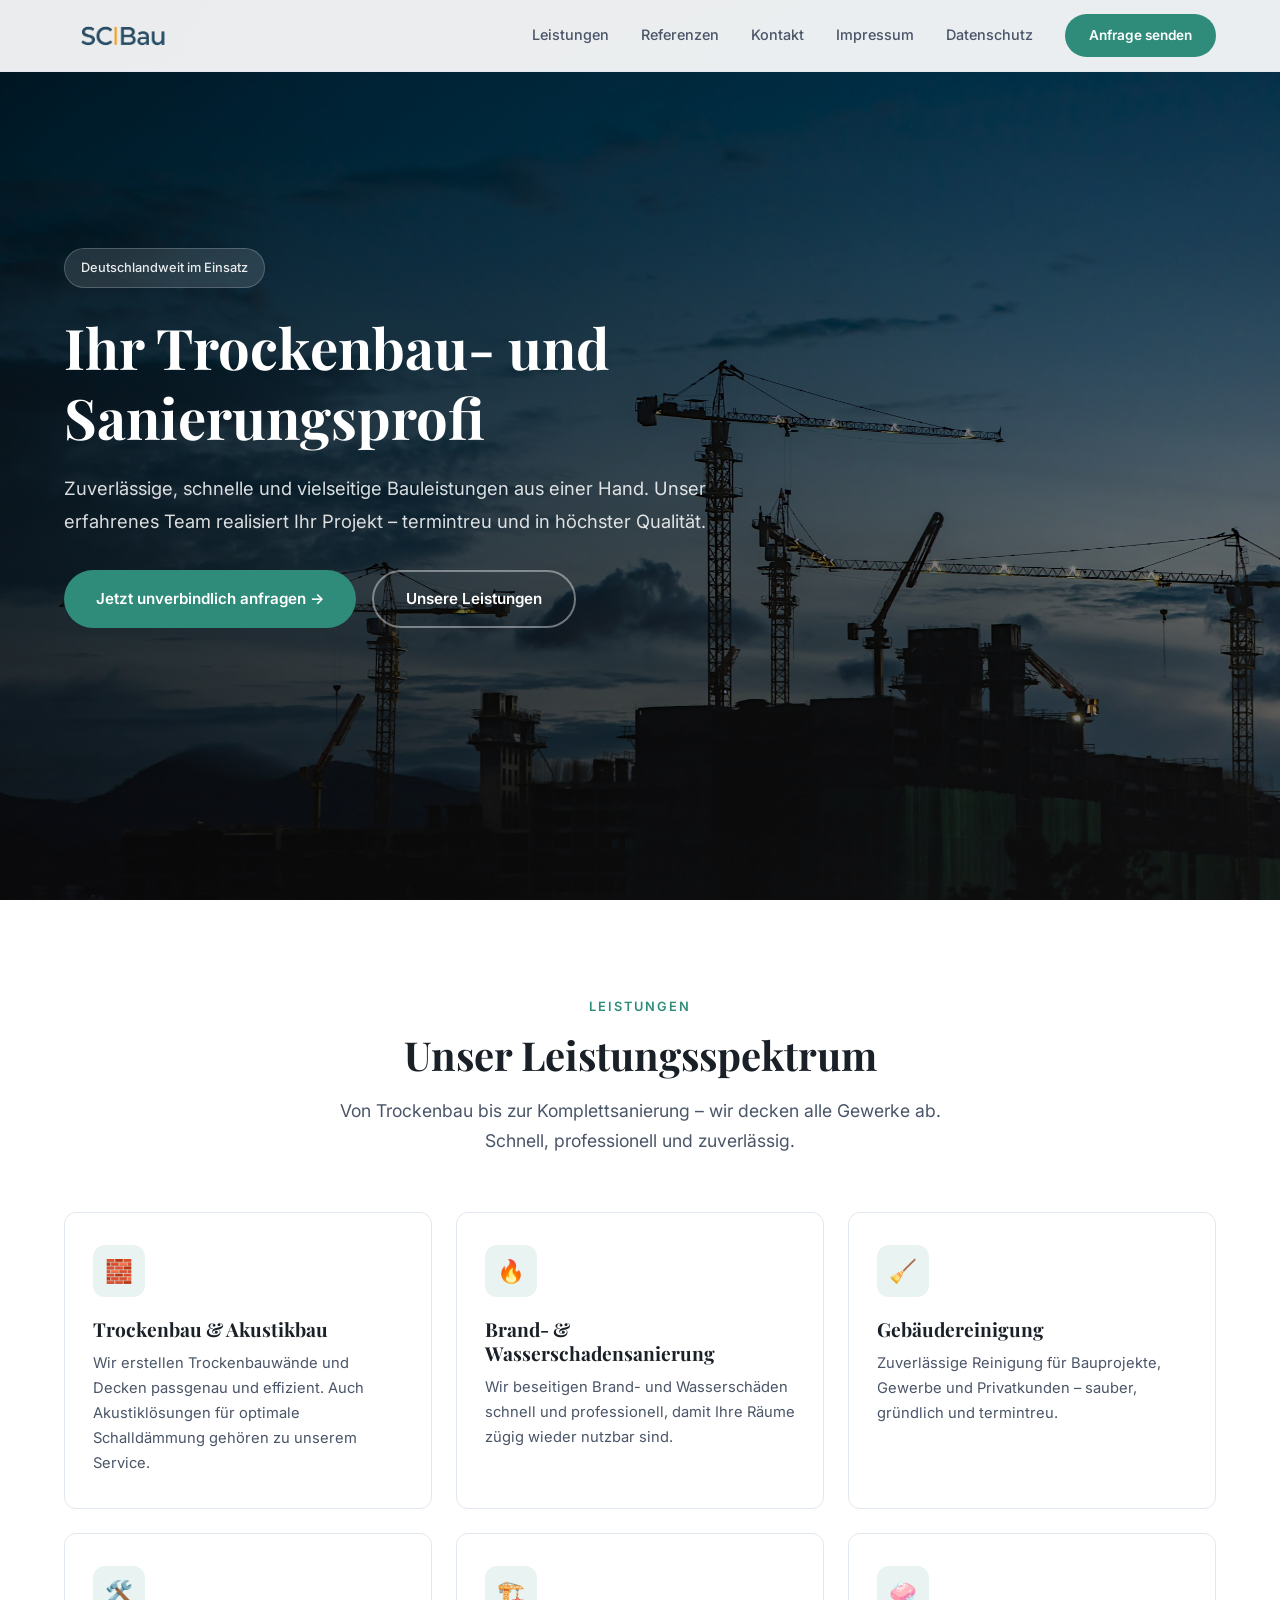
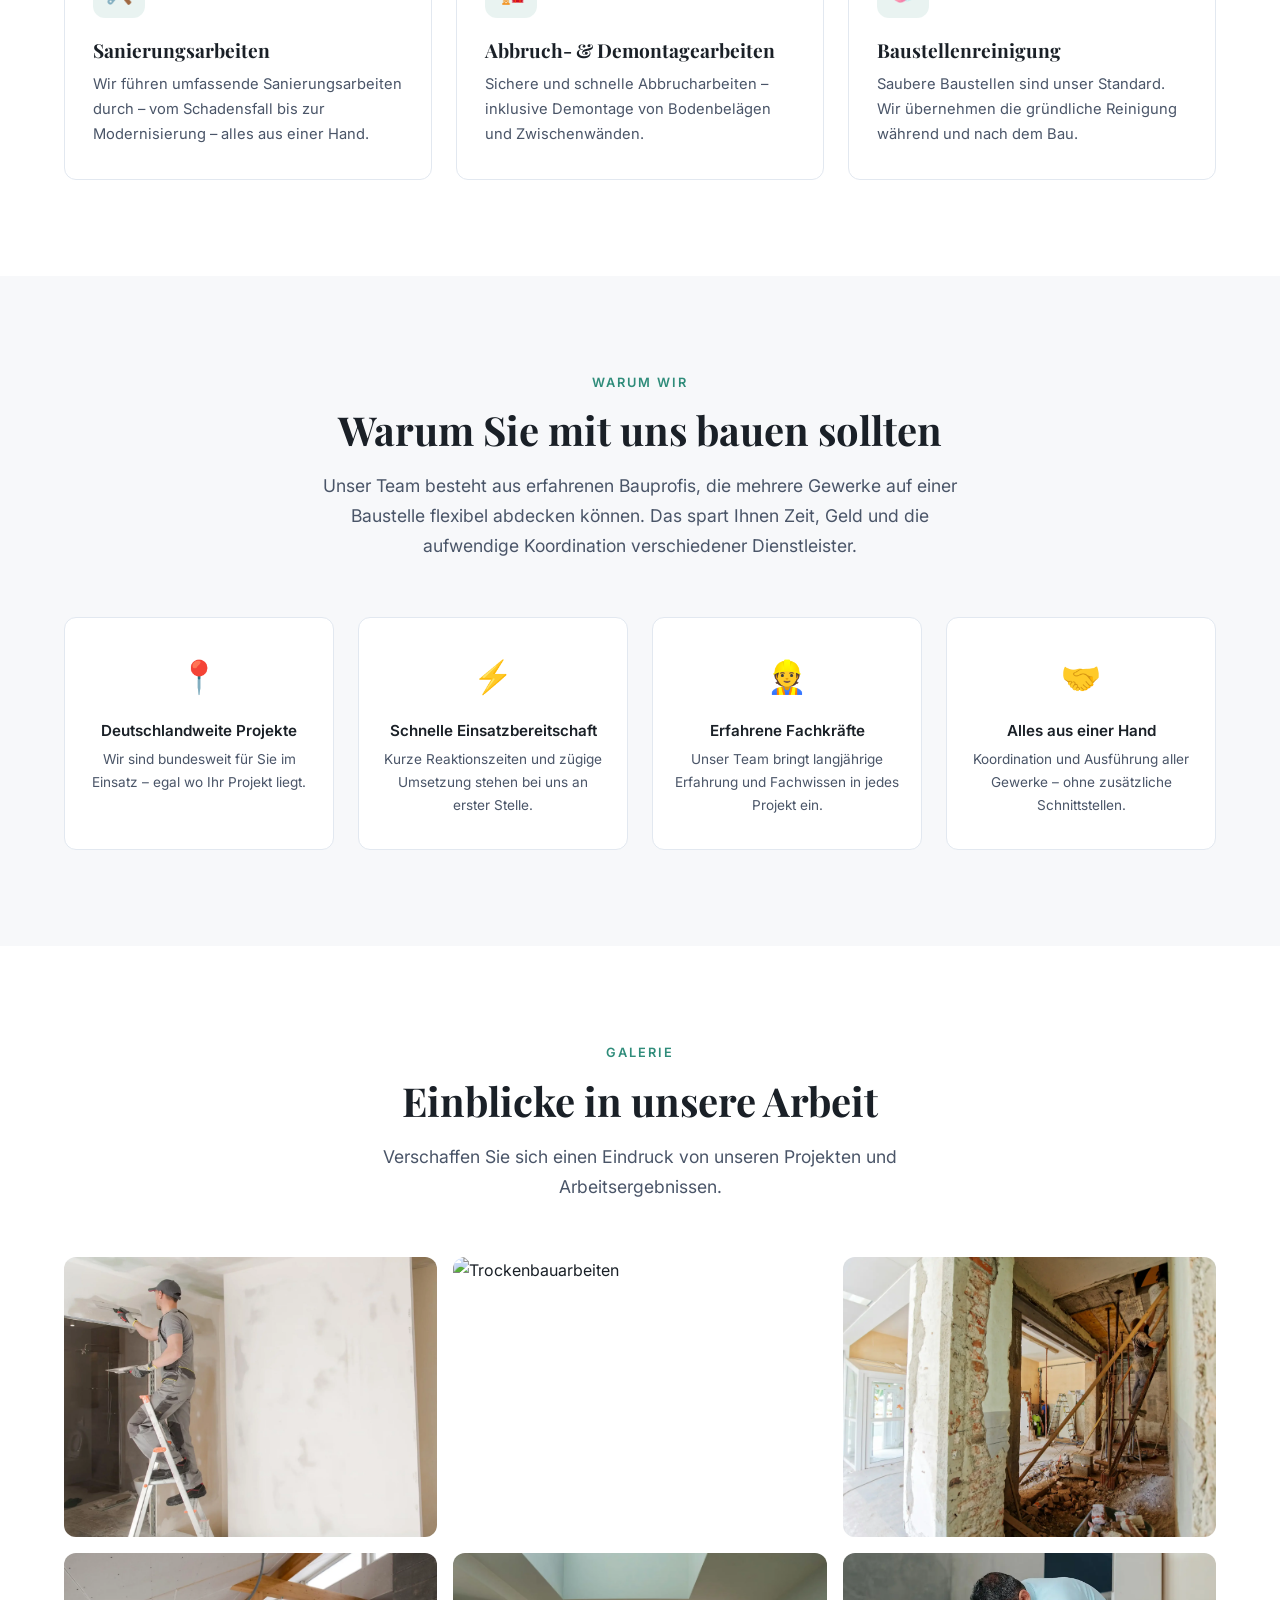
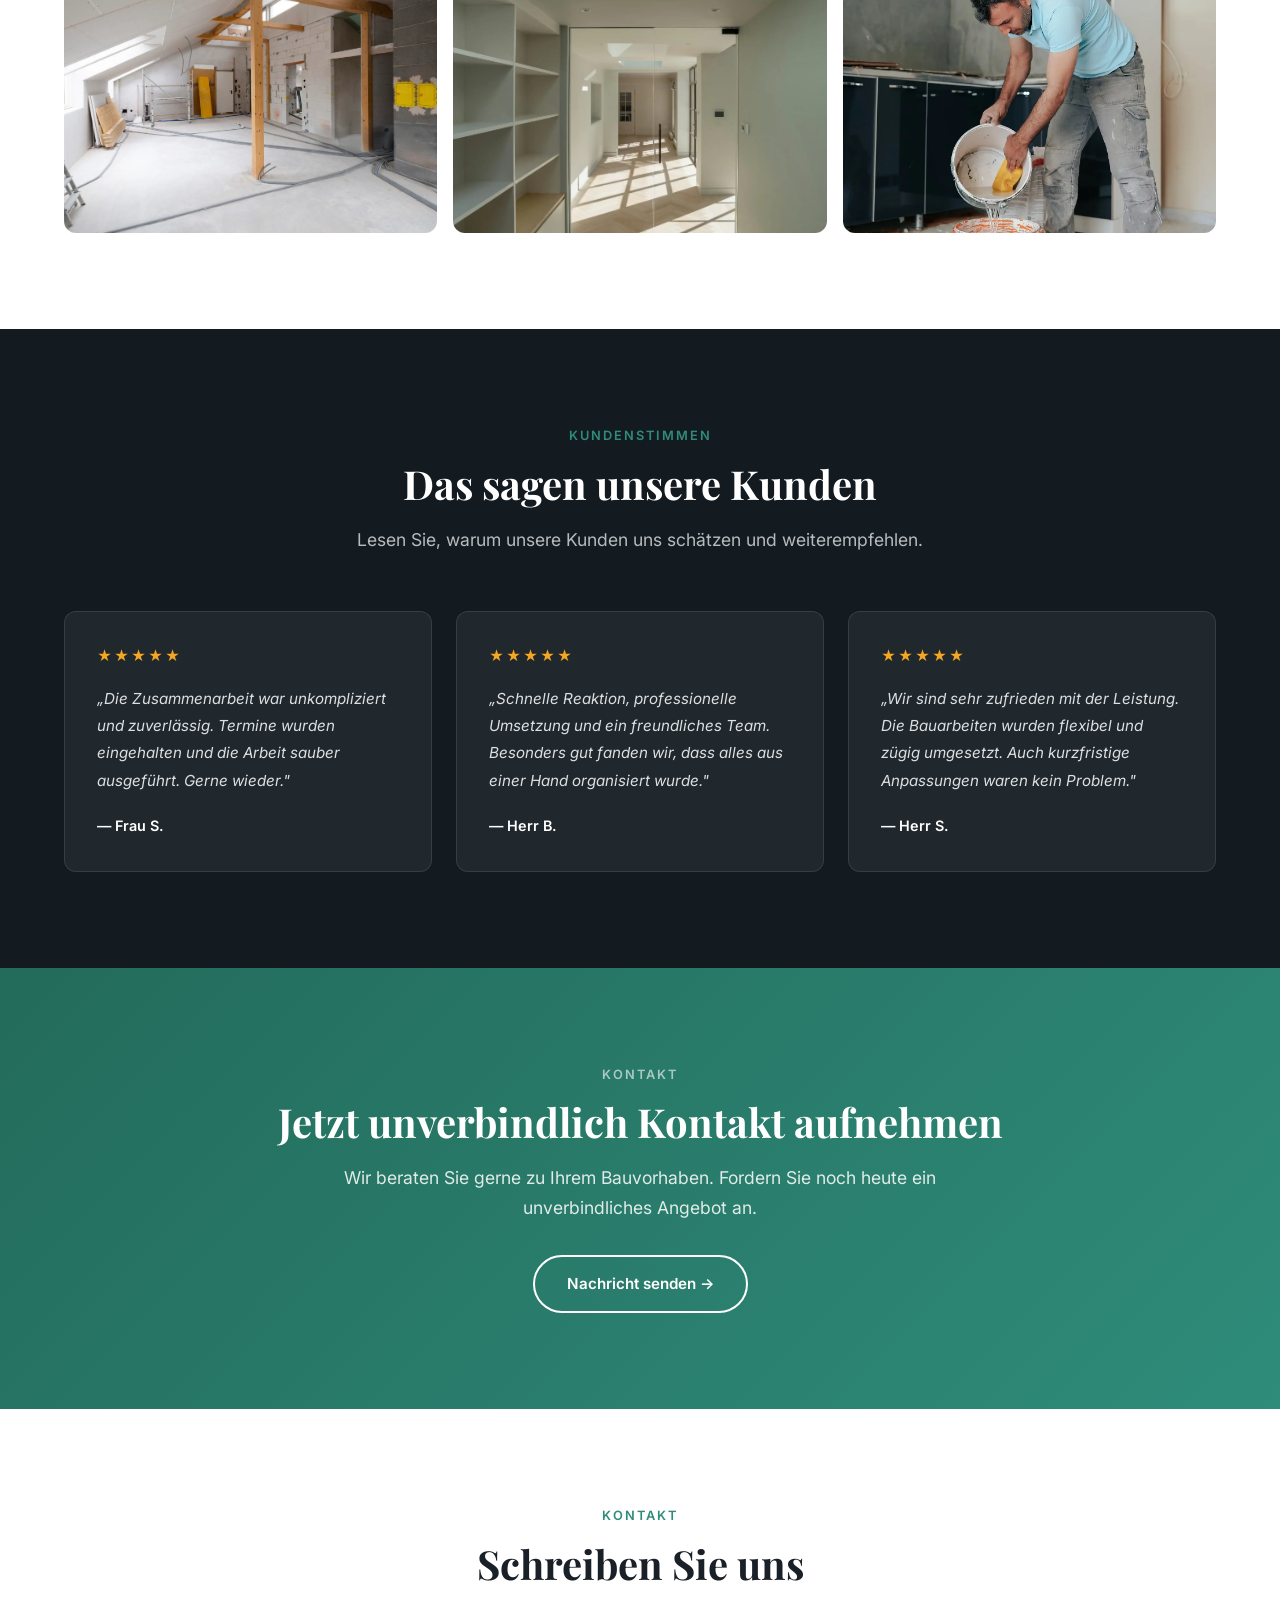
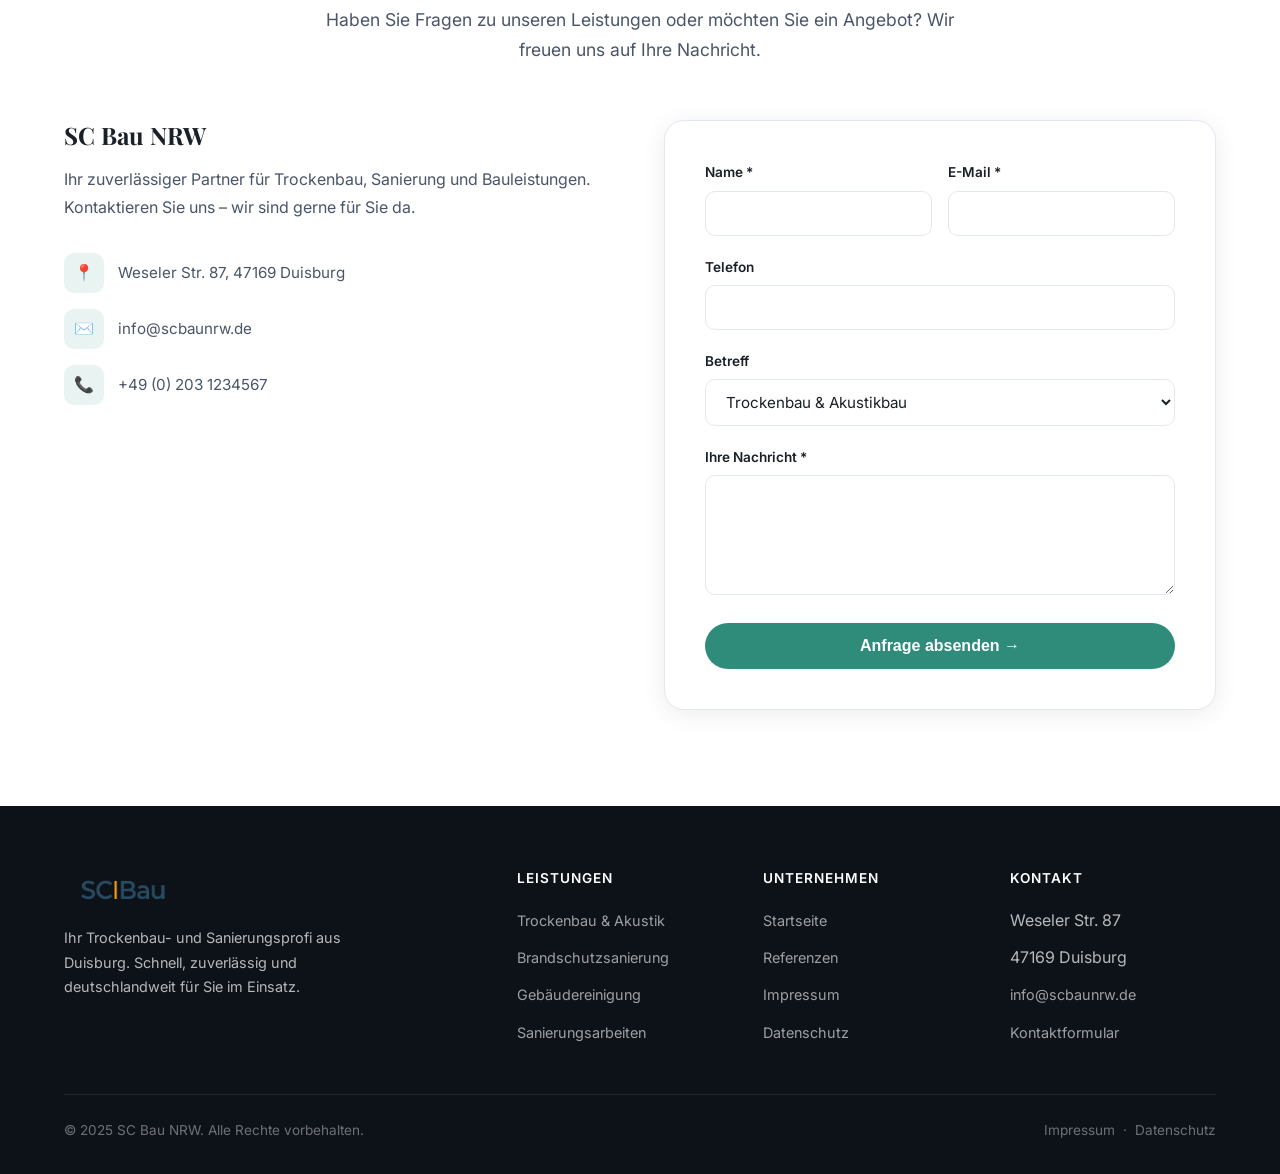
==== index.html @ f33e9bec "Initial commit: Modern static rebuild of SC Bau NRW" ====
<!DOCTYPE html>
<html lang="de">
<head>
  <meta charset="UTF-8">
  <meta name="viewport" content="width=device-width, initial-scale=1">
  <title>SC Bau NRW – Bauunternehmen in Duisburg | Trockenbau, Sanierung & mehr</title>
  <meta name="description" content="SC Bau NRW: Ihr Trockenbau- und Sanierungsprofi aus Duisburg. Deutschlandweit im Einsatz für Trockenbau, Brandsanierung, Gebäudereinigung, Abbruch und mehr.">
  <link rel="icon" type="image/png" sizes="32x32" href="assets/images/cropped-removebg-LogoSlim.png">
  <link rel="preconnect" href="https://fonts.googleapis.com">
  <link rel="preconnect" href="https://fonts.gstatic.com" crossorigin>
  <link href="https://fonts.googleapis.com/css2?family=Inter:wght@400;500;600;700&family=Playfair+Display:wght@600;700;800&display=swap" rel="stylesheet">
  <link rel="stylesheet" href="assets/style.css">
</head>
<body>
  <header class="header" id="header">
    <div class="container">
      <a href="/" class="logo">
        <img src="assets/images/removebg-LogoSlim.png" alt="SC Bau NRW Logo" width="160" height="52">
      </a>
      <nav class="nav" id="nav">
        <a href="#leistungen">Leistungen</a>
        <a href="#referenzen">Referenzen</a>
        <a href="#kontakt">Kontakt</a>
        <a href="impressum/">Impressum</a>
        <a href="datenschutz/">Datenschutz</a>
        <a href="#kontakt" class="btn">Anfrage senden</a>
      </nav>
      <button class="menu-toggle" id="menuToggle" aria-label="Menü öffnen/schließen">☰</button>
    </div>
  </header>

  <section class="hero" id="start">
    <div class="hero-bg">
      <img src="assets/images/Cranes-scaled.jpg" alt="Baukräne" loading="lazy">
    </div>
    <div class="container">
      <div class="hero-content">
        <div class="hero-badge">Deutschlandweit im Einsatz</div>
        <h1>Ihr Trockenbau- und Sanierungsprofi</h1>
        <p>Zuverlässige, schnelle und vielseitige Bauleistungen aus einer Hand. Unser erfahrenes Team realisiert Ihr Projekt – termintreu und in höchster Qualität.</p>
        <div class="btn-group">
          <a href="#kontakt" class="btn btn-primary">Jetzt unverbindlich anfragen →</a>
          <a href="#leistungen" class="btn btn-outline">Unsere Leistungen</a>
        </div>
      </div>
    </div>
  </section>

  <section id="leistungen">
    <div class="container">
      <div class="section-header">
        <p class="section-label">Leistungen</p>
        <h2 class="section-title">Unser Leistungsspektrum</h2>
        <p class="section-subtitle">Von Trockenbau bis zur Komplettsanierung – wir decken alle Gewerke ab. Schnell, professionell und zuverlässig.</p>
      </div>
      <div class="services-grid">
        <div class="service-card">
          <div class="service-icon">🧱</div>
          <h3>Trockenbau & Akustikbau</h3>
          <p>Wir erstellen Trockenbauwände und Decken passgenau und effizient. Auch Akustiklösungen für optimale Schalldämmung gehören zu unserem Service.</p>
        </div>
        <div class="service-card">
          <div class="service-icon">🔥</div>
          <h3>Brand- & Wasserschadensanierung</h3>
          <p>Wir beseitigen Brand- und Wasserschäden schnell und professionell, damit Ihre Räume zügig wieder nutzbar sind.</p>
        </div>
        <div class="service-card">
          <div class="service-icon">🧹</div>
          <h3>Gebäudereinigung</h3>
          <p>Zuverlässige Reinigung für Bauprojekte, Gewerbe und Privatkunden – sauber, gründlich und termintreu.</p>
        </div>
        <div class="service-card">
          <div class="service-icon">🛠️</div>
          <h3>Sanierungsarbeiten</h3>
          <p>Wir führen umfassende Sanierungsarbeiten durch – vom Schadensfall bis zur Modernisierung – alles aus einer Hand.</p>
        </div>
        <div class="service-card">
          <div class="service-icon">🏗️</div>
          <h3>Abbruch- & Demontagearbeiten</h3>
          <p>Sichere und schnelle Abbrucharbeiten – inklusive Demontage von Bodenbelägen und Zwischenwänden.</p>
        </div>
        <div class="service-card">
          <div class="service-icon">🧼</div>
          <h3>Baustellenreinigung</h3>
          <p>Saubere Baustellen sind unser Standard. Wir übernehmen die gründliche Reinigung während und nach dem Bau.</p>
        </div>
      </div>
    </div>
  </section>

  <section class="why-us">
    <div class="container">
      <div class="section-header">
        <p class="section-label">Warum wir</p>
        <h2 class="section-title">Warum Sie mit uns bauen sollten</h2>
        <p class="section-subtitle">Unser Team besteht aus erfahrenen Bauprofis, die mehrere Gewerke auf einer Baustelle flexibel abdecken können. Das spart Ihnen Zeit, Geld und die aufwendige Koordination verschiedener Dienstleister.</p>
      </div>
      <div class="features-grid">
        <div class="feature-card">
          <div class="feature-icon">📍</div>
          <h4>Deutschlandweite Projekte</h4>
          <p>Wir sind bundesweit für Sie im Einsatz – egal wo Ihr Projekt liegt.</p>
        </div>
        <div class="feature-card">
          <div class="feature-icon">⚡</div>
          <h4>Schnelle Einsatzbereitschaft</h4>
          <p>Kurze Reaktionszeiten und zügige Umsetzung stehen bei uns an erster Stelle.</p>
        </div>
        <div class="feature-card">
          <div class="feature-icon">👷</div>
          <h4>Erfahrene Fachkräfte</h4>
          <p>Unser Team bringt langjährige Erfahrung und Fachwissen in jedes Projekt ein.</p>
        </div>
        <div class="feature-card">
          <div class="feature-icon">🤝</div>
          <h4>Alles aus einer Hand</h4>
          <p>Koordination und Ausführung aller Gewerke – ohne zusätzliche Schnittstellen.</p>
        </div>
      </div>
    </div>
  </section>

  <section id="referenzen">
    <div class="container">
      <div class="section-header">
        <p class="section-label">Galerie</p>
        <h2 class="section-title">Einblicke in unsere Arbeit</h2>
        <p class="section-subtitle">Verschaffen Sie sich einen Eindruck von unseren Projekten und Arbeitsergebnissen.</p>
      </div>
      <div class="gallery-grid">
        <div class="gallery-item">
          <img src="assets/images/Arbeiter-scaled.webp" alt="Arbeiter auf der Baustelle" loading="lazy">
        </div>
        <div class="gallery-item">
          <img src="assets/images/Trockenbau.jpg" alt="Trockenbauarbeiten" loading="lazy">
        </div>
        <div class="gallery-item">
          <img src="assets/images/Bau-Innen.webp" alt="Innenausbau" loading="lazy">
        </div>
        <div class="gallery-item">
          <img src="assets/images/Dachgeschoss.webp" alt="Dachgeschossausbau" loading="lazy">
        </div>
        <div class="gallery-item">
          <img src="assets/images/innen-scaled.webp" alt="Innenraumgestaltung" loading="lazy">
        </div>
        <div class="gallery-item">
          <img src="assets/images/Reinigung.webp" alt="Gebäudereinigung" loading="lazy">
        </div>
      </div>
    </div>
  </section>

  <section class="testimonials">
    <div class="container">
      <div class="section-header">
        <p class="section-label">Kundenstimmen</p>
        <h2 class="section-title">Das sagen unsere Kunden</h2>
        <p class="section-subtitle">Lesen Sie, warum unsere Kunden uns schätzen und weiterempfehlen.</p>
      </div>
      <div class="testimonials-grid">
        <div class="testimonial-card">
          <div class="testimonial-stars">★★★★★</div>
          <blockquote>„Die Zusammenarbeit war unkompliziert und zuverlässig. Termine wurden eingehalten und die Arbeit sauber ausgeführt. Gerne wieder."</blockquote>
          <p class="testimonial-author">— Frau S.</p>
        </div>
        <div class="testimonial-card">
          <div class="testimonial-stars">★★★★★</div>
          <blockquote>„Schnelle Reaktion, professionelle Umsetzung und ein freundliches Team. Besonders gut fanden wir, dass alles aus einer Hand organisiert wurde."</blockquote>
          <p class="testimonial-author">— Herr B.</p>
        </div>
        <div class="testimonial-card">
          <div class="testimonial-stars">★★★★★</div>
          <blockquote>„Wir sind sehr zufrieden mit der Leistung. Die Bauarbeiten wurden flexibel und zügig umgesetzt. Auch kurzfristige Anpassungen waren kein Problem."</blockquote>
          <p class="testimonial-author">— Herr S.</p>
        </div>
      </div>
    </div>
  </section>

  <section class="cta-section">
    <div class="container">
      <p class="section-label" style="color:rgba(255,255,255,0.6)">Kontakt</p>
      <h2 class="section-title">Jetzt unverbindlich Kontakt aufnehmen</h2>
      <p class="section-subtitle" style="margin-bottom:32px">Wir beraten Sie gerne zu Ihrem Bauvorhaben. Fordern Sie noch heute ein unverbindliches Angebot an.</p>
      <a href="#kontakt" class="btn btn-outline" style="border-color:#fff;color:#fff">Nachricht senden →</a>
    </div>
  </section>

  <section id="kontakt">
    <div class="container">
      <div class="section-header">
        <p class="section-label">Kontakt</p>
        <h2 class="section-title">Schreiben Sie uns</h2>
        <p class="section-subtitle">Haben Sie Fragen zu unseren Leistungen oder möchten Sie ein Angebot? Wir freuen uns auf Ihre Nachricht.</p>
      </div>
      <div class="contact-wrap">
        <div class="contact-info">
          <h3>SC Bau NRW</h3>
          <p>Ihr zuverlässiger Partner für Trockenbau, Sanierung und Bauleistungen. Kontaktieren Sie uns – wir sind gerne für Sie da.</p>
          <div class="contact-details">
            <div class="contact-detail">
              <span class="icon">📍</span>
              <span>Weseler Str. 87, 47169 Duisburg</span>
            </div>
            <div class="contact-detail">
              <span class="icon">✉️</span>
              <span>info@scbaunrw.de</span>
            </div>
            <div class="contact-detail">
              <span class="icon">📞</span>
              <span>+49 (0) 203 1234567</span>
            </div>
          </div>
        </div>
        <form class="contact-form" action="https://formsubmit.co/info@scbaunrw.de" method="POST">
          <input type="hidden" name="_captcha" value="false">
          <input type="hidden" name="_next" value="https://mduransu-maker.github.io/scbaunrw/#kontakt">
          <input type="hidden" name="_subject" value="Neue Anfrage von scbaunrw.de">
          <div class="form-row">
            <div class="form-group">
              <label for="name">Name *</label>
              <input type="text" id="name" name="name" required>
            </div>
            <div class="form-group">
              <label for="email">E-Mail *</label>
              <input type="email" id="email" name="email" required>
            </div>
          </div>
          <div class="form-group">
            <label for="phone">Telefon</label>
            <input type="tel" id="phone" name="telefon">
          </div>
          <div class="form-group">
            <label for="betreff">Betreff</label>
            <select id="betreff" name="betreff">
              <option value="Trockenbau">Trockenbau & Akustikbau</option>
              <option value="Sanierung">Brand- & Wasserschadensanierung</option>
              <option value="Reinigung">Gebäudereinigung</option>
              <option value="Sanierungsarbeiten">Sanierungsarbeiten</option>
              <option value="Abbruch">Abbruch- & Demontagearbeiten</option>
              <option value="Baustellenreinigung">Baustellenreinigung</option>
              <option value="Sonstiges">Sonstiges</option>
            </select>
          </div>
          <div class="form-group">
            <label for="message">Ihre Nachricht *</label>
            <textarea id="message" name="nachricht" required></textarea>
          </div>
          <button type="submit" class="btn-submit">Anfrage absenden →</button>
        </form>
      </div>
    </div>
  </section>

  <footer class="footer">
    <div class="container">
      <div class="footer-grid">
        <div class="footer-brand">
          <div class="logo">
            <img src="assets/images/removebg-LogoSlim.png" alt="SC Bau NRW Logo" width="140" height="46">
          </div>
          <p>Ihr Trockenbau- und Sanierungsprofi aus Duisburg. Schnell, zuverlässig und deutschlandweit für Sie im Einsatz.</p>
        </div>
        <div>
          <h4>Leistungen</h4>
          <ul class="footer-links">
            <li><a href="#leistungen">Trockenbau & Akustik</a></li>
            <li><a href="#leistungen">Brandschutzsanierung</a></li>
            <li><a href="#leistungen">Gebäudereinigung</a></li>
            <li><a href="#leistungen">Sanierungsarbeiten</a></li>
          </ul>
        </div>
        <div>
          <h4>Unternehmen</h4>
          <ul class="footer-links">
            <li><a href="#start">Startseite</a></li>
            <li><a href="#referenzen">Referenzen</a></li>
            <li><a href="impressum/">Impressum</a></li>
            <li><a href="datenschutz/">Datenschutz</a></li>
          </ul>
        </div>
        <div>
          <h4>Kontakt</h4>
          <ul class="footer-links">
            <li>Weseler Str. 87</li>
            <li>47169 Duisburg</li>
            <li><a href="mailto:info@scbaunrw.de">info@scbaunrw.de</a></li>
            <li><a href="#kontakt">Kontaktformular</a></li>
          </ul>
        </div>
      </div>
      <div class="footer-bottom">
        <span>© 2025 SC Bau NRW. Alle Rechte vorbehalten.</span>
        <span>
          <a href="impressum/" style="color:rgba(255,255,255,0.4)">Impressum</a>
          &nbsp;·&nbsp;
          <a href="datenschutz/" style="color:rgba(255,255,255,0.4)">Datenschutz</a>
        </span>
      </div>
    </div>
  </footer>

  <script src="assets/script.js"></script>
</body>
</html>
---- assets/style.css ----
*, *::before, *::after {
  margin: 0;
  padding: 0;
  box-sizing: border-box;
}

:root {
  --primary: #2F8C7A;
  --primary-dark: #236B5B;
  --primary-light: #3DAF99;
  --accent: #F5A623;
  --accent-hover: #E09500;
  --text: #1A2027;
  --text-secondary: #4A5568;
  --text-muted: #8B95A5;
  --bg: #FFFFFF;
  --bg-light: #F7F8FA;
  --bg-card: #FFFFFF;
  --bg-dark: #131B21;
  --bg-darker: #0D1219;
  --header-bg: rgba(255, 255, 255, 0.92);
  --border: #E2E8F0;
  --shadow-sm: 0 1px 3px rgba(0,0,0,0.06);
  --shadow: 0 4px 24px rgba(0,0,0,0.08);
  --shadow-lg: 0 12px 48px rgba(0,0,0,0.12);
  --radius: 12px;
  --radius-lg: 20px;
  --transition: 0.3s cubic-bezier(0.4, 0, 0.2, 1);
  --max-width: 1200px;
  --header-height: 72px;
}

html {
  scroll-behavior: smooth;
}

body {
  font-family: 'Inter', -apple-system, BlinkMacSystemFont, sans-serif;
  font-size: 16px;
  line-height: 1.7;
  color: var(--text);
  background: var(--bg);
  -webkit-font-smoothing: antialiased;
}

h1, h2, h3, h4, h5, h6 {
  font-family: 'Playfair Display', Georgia, serif;
  font-weight: 700;
  line-height: 1.25;
  color: var(--text);
}

a {
  color: var(--primary);
  text-decoration: none;
  transition: color var(--transition);
}

a:hover {
  color: var(--primary-dark);
}

img {
  max-width: 100%;
  height: auto;
  display: block;
}

.container {
  width: 100%;
  max-width: var(--max-width);
  margin: 0 auto;
  padding: 0 24px;
}

/* ─── Header ─── */
.header {
  position: fixed;
  top: 0;
  left: 0;
  right: 0;
  z-index: 1000;
  height: var(--header-height);
  background: var(--header-bg);
  backdrop-filter: blur(16px);
  -webkit-backdrop-filter: blur(16px);
  border-bottom: 1px solid var(--border);
  transition: box-shadow var(--transition);
}

.header.scrolled {
  box-shadow: var(--shadow);
}

.header .container {
  display: flex;
  align-items: center;
  justify-content: space-between;
  height: 100%;
}

.logo {
  display: flex;
  align-items: center;
  gap: 10px;
  font-family: 'Playfair Display', Georgia, serif;
  font-size: 1.4rem;
  font-weight: 700;
  color: var(--text);
}

.logo img {
  height: 40px;
  width: auto;
}

.nav {
  display: flex;
  align-items: center;
  gap: 32px;
}

.nav a {
  font-size: 0.9rem;
  font-weight: 500;
  color: var(--text-secondary);
  position: relative;
  padding: 4px 0;
}

.nav a::after {
  content: '';
  position: absolute;
  bottom: -2px;
  left: 0;
  width: 0;
  height: 2px;
  background: var(--primary);
  transition: width var(--transition);
}

.nav a:hover::after,
.nav a.active::after {
  width: 100%;
}

.nav a:hover {
  color: var(--primary);
}

.nav a.active {
  color: var(--primary);
}

.nav .btn {
  padding: 10px 24px;
  background: var(--primary);
  color: #fff;
  border-radius: 100px;
  font-weight: 600;
  font-size: 0.85rem;
}

.nav .btn::after {
  display: none;
}

.nav .btn:hover {
  background: var(--primary-dark);
  color: #fff;
}

.menu-toggle {
  display: none;
  width: 44px;
  height: 44px;
  align-items: center;
  justify-content: center;
  background: var(--bg);
  border: 1px solid var(--border);
  border-radius: 50%;
  cursor: pointer;
  font-size: 1.2rem;
  color: var(--text);
  transition: all var(--transition);
  flex-shrink: 0;
}

.menu-toggle:hover {
  background: var(--bg-light);
  border-color: var(--primary);
  color: var(--primary);
}

/* ─── Hero ─── */
.hero {
  position: relative;
  min-height: 100vh;
  display: flex;
  align-items: center;
  padding-top: var(--header-height);
  overflow: hidden;
}

.hero-bg {
  position: absolute;
  inset: 0;
  z-index: 0;
}

.hero-bg img {
  width: 100%;
  height: 100%;
  object-fit: cover;
}

.hero-bg::after {
  content: '';
  position: absolute;
  inset: 0;
  background: linear-gradient(135deg, rgba(0,0,0,0.75) 0%, rgba(0,0,0,0.4) 100%);
}

.hero-content {
  position: relative;
  z-index: 1;
  max-width: 720px;
  color: #fff;
}

.hero-content h1 {
  font-size: 3.5rem;
  color: #fff;
  margin-bottom: 20px;
}

.hero-content p {
  font-size: 1.15rem;
  line-height: 1.8;
  color: rgba(255,255,255,0.85);
  margin-bottom: 32px;
}

.hero-badge {
  display: inline-flex;
  align-items: center;
  gap: 8px;
  padding: 8px 16px;
  background: rgba(255,255,255,0.12);
  backdrop-filter: blur(8px);
  border: 1px solid rgba(255,255,255,0.2);
  border-radius: 100px;
  font-size: 0.8rem;
  font-weight: 500;
  color: rgba(255,255,255,0.9);
  margin-bottom: 24px;
}

.btn-group {
  display: flex;
  gap: 16px;
  flex-wrap: wrap;
}

.btn {
  display: inline-flex;
  align-items: center;
  gap: 8px;
  padding: 14px 32px;
  border-radius: 100px;
  font-weight: 600;
  font-size: 0.95rem;
  border: none;
  cursor: pointer;
  transition: all var(--transition);
  text-decoration: none;
}

.btn-primary {
  background: var(--primary);
  color: #fff;
}

.btn-primary:hover {
  background: var(--primary-dark);
  transform: translateY(-2px);
  box-shadow: 0 8px 24px rgba(47, 140, 122, 0.35);
  color: #fff;
}

.btn-outline {
  background: transparent;
  color: #fff;
  border: 2px solid rgba(255,255,255,0.4);
}

.btn-outline:hover {
  border-color: #fff;
  background: rgba(255,255,255,0.1);
  transform: translateY(-2px);
  color: #fff;
}

/* ─── Sections ─── */
section {
  padding: 96px 0;
}

.section-label {
  font-family: 'Inter', sans-serif;
  font-size: 0.8rem;
  font-weight: 600;
  text-transform: uppercase;
  letter-spacing: 2px;
  color: var(--primary);
  margin-bottom: 12px;
}

.section-title {
  font-size: 2.5rem;
  margin-bottom: 16px;
}

.section-subtitle {
  font-size: 1.1rem;
  color: var(--text-secondary);
  max-width: 640px;
  line-height: 1.7;
}

.section-header {
  text-align: center;
  margin-bottom: 56px;
}

.section-header .section-subtitle {
  margin: 0 auto;
}

/* ─── Services Grid ─── */
.services-grid {
  display: grid;
  grid-template-columns: repeat(3, 1fr);
  gap: 24px;
}

.service-card {
  background: var(--bg-card);
  border: 1px solid var(--border);
  border-radius: var(--radius);
  padding: 32px 28px;
  transition: all var(--transition);
  cursor: default;
}

.service-card:hover {
  transform: translateY(-4px);
  box-shadow: var(--shadow-lg);
  border-color: var(--primary);
}

.service-icon {
  width: 52px;
  height: 52px;
  display: flex;
  align-items: center;
  justify-content: center;
  background: rgba(47, 140, 122, 0.1);
  border-radius: 12px;
  font-size: 1.4rem;
  margin-bottom: 20px;
  transition: all var(--transition);
}

.service-card:hover .service-icon {
  background: var(--primary);
  color: #fff;
}

.service-card h3 {
  font-size: 1.2rem;
  margin-bottom: 10px;
}

.service-card p {
  font-size: 0.92rem;
  color: var(--text-secondary);
  line-height: 1.7;
}

/* ─── Why Us ─── */
.why-us {
  background: var(--bg-light);
}

.features-grid {
  display: grid;
  grid-template-columns: repeat(4, 1fr);
  gap: 24px;
}

.feature-card {
  text-align: center;
  padding: 32px 20px;
  background: var(--bg-card);
  border-radius: var(--radius);
  border: 1px solid var(--border);
  transition: all var(--transition);
}

.feature-card:hover {
  transform: translateY(-4px);
  box-shadow: var(--shadow);
}

.feature-icon {
  font-size: 2rem;
  margin-bottom: 16px;
}

.feature-card h4 {
  font-family: 'Inter', sans-serif;
  font-size: 0.95rem;
  font-weight: 600;
  margin-bottom: 8px;
}

.feature-card p {
  font-size: 0.85rem;
  color: var(--text-secondary);
}

/* ─── Gallery ─── */
.gallery-grid {
  display: grid;
  grid-template-columns: repeat(3, 1fr);
  gap: 16px;
}

.gallery-item {
  border-radius: var(--radius);
  overflow: hidden;
  position: relative;
  aspect-ratio: 4 / 3;
  cursor: pointer;
}

.gallery-item img {
  width: 100%;
  height: 100%;
  object-fit: cover;
  transition: transform 0.5s ease;
}

.gallery-item:hover img {
  transform: scale(1.08);
}

.gallery-item::after {
  content: '';
  position: absolute;
  inset: 0;
  background: linear-gradient(to top, rgba(0,0,0,0.4), transparent);
  opacity: 0;
  transition: opacity var(--transition);
}

.gallery-item:hover::after {
  opacity: 1;
}

/* ─── Testimonials ─── */
.testimonials {
  background: var(--bg-dark);
  color: #fff;
}

.testimonials .section-title {
  color: #fff;
}

.testimonials .section-subtitle {
  color: rgba(255,255,255,0.7);
}

.testimonials-grid {
  display: grid;
  grid-template-columns: repeat(3, 1fr);
  gap: 24px;
}

.testimonial-card {
  background: rgba(255,255,255,0.06);
  border: 1px solid rgba(255,255,255,0.1);
  border-radius: var(--radius);
  padding: 32px;
  transition: all var(--transition);
}

.testimonial-card:hover {
  background: rgba(255,255,255,0.1);
  transform: translateY(-2px);
}

.testimonial-stars {
  color: var(--accent);
  font-size: 0.9rem;
  margin-bottom: 16px;
  letter-spacing: 2px;
}

.testimonial-card blockquote {
  font-size: 0.95rem;
  line-height: 1.8;
  color: rgba(255,255,255,0.85);
  margin-bottom: 20px;
  font-style: italic;
}

.testimonial-author {
  font-weight: 600;
  font-size: 0.9rem;
  color: #fff;
}

/* ─── Contact ─── */
.contact-section {
  background: var(--bg-light);
}

.contact-wrap {
  display: grid;
  grid-template-columns: 1fr 1fr;
  gap: 48px;
  align-items: start;
}

.contact-info h3 {
  font-size: 1.5rem;
  margin-bottom: 16px;
}

.contact-info p {
  color: var(--text-secondary);
  margin-bottom: 32px;
  line-height: 1.7;
}

.contact-details {
  display: flex;
  flex-direction: column;
  gap: 16px;
}

.contact-detail {
  display: flex;
  align-items: center;
  gap: 14px;
  font-size: 0.95rem;
  color: var(--text-secondary);
}

.contact-detail .icon {
  width: 40px;
  height: 40px;
  display: flex;
  align-items: center;
  justify-content: center;
  background: rgba(47, 140, 122, 0.1);
  border-radius: 10px;
  font-size: 1rem;
  flex-shrink: 0;
}

.contact-form {
  background: var(--bg-card);
  border: 1px solid var(--border);
  border-radius: var(--radius-lg);
  padding: 40px;
  box-shadow: var(--shadow);
}

.form-group {
  margin-bottom: 20px;
}

.form-group label {
  display: block;
  font-size: 0.85rem;
  font-weight: 600;
  color: var(--text);
  margin-bottom: 6px;
}

.form-group input,
.form-group textarea,
.form-group select {
  width: 100%;
  padding: 12px 16px;
  border: 1px solid var(--border);
  border-radius: 10px;
  font-family: 'Inter', sans-serif;
  font-size: 0.95rem;
  color: var(--text);
  background: var(--bg);
  transition: border-color var(--transition), box-shadow var(--transition);
  outline: none;
}

.form-group input:focus,
.form-group textarea:focus {
  border-color: var(--primary);
  box-shadow: 0 0 0 3px rgba(47, 140, 122, 0.12);
}

.form-group textarea {
  min-height: 120px;
  resize: vertical;
}

.form-row {
  display: grid;
  grid-template-columns: 1fr 1fr;
  gap: 16px;
}

.btn-submit {
  width: 100%;
  padding: 14px 32px;
  background: var(--primary);
  color: #fff;
  border: none;
  border-radius: 100px;
  font-weight: 600;
  font-size: 1rem;
  cursor: pointer;
  transition: all var(--transition);
  display: inline-flex;
  align-items: center;
  justify-content: center;
  gap: 8px;
}

.btn-submit:hover {
  background: var(--primary-dark);
  transform: translateY(-2px);
  box-shadow: 0 8px 24px rgba(47, 140, 122, 0.35);
}

/* ─── CTA ─── */
.cta-section {
  background: linear-gradient(135deg, var(--primary-dark) 0%, var(--primary) 100%);
  color: #fff;
  text-align: center;
}

.cta-section .section-title {
  color: #fff;
}

.cta-section .section-subtitle {
  color: rgba(255,255,255,0.85);
  margin: 0 auto 32px;
}

.cta-section .btn-outline {
  border-color: rgba(255,255,255,0.5);
}

/* ─── Footer ─── */
.footer {
  background: var(--bg-darker);
  color: rgba(255,255,255,0.7);
  padding: 64px 0 32px;
}

.footer-grid {
  display: grid;
  grid-template-columns: 2fr 1fr 1fr 1fr;
  gap: 40px;
  margin-bottom: 48px;
}

.footer-brand .logo {
  color: #fff;
  margin-bottom: 16px;
}

.footer-brand p {
  font-size: 0.9rem;
  line-height: 1.7;
  max-width: 320px;
}

.footer h4 {
  font-family: 'Inter', sans-serif;
  font-size: 0.85rem;
  font-weight: 600;
  color: #fff;
  text-transform: uppercase;
  letter-spacing: 1px;
  margin-bottom: 20px;
}

.footer-links {
  list-style: none;
  display: flex;
  flex-direction: column;
  gap: 10px;
}

.footer-links a {
  color: rgba(255,255,255,0.6);
  font-size: 0.9rem;
  transition: color var(--transition);
}

.footer-links a:hover {
  color: var(--primary-light);
}

.footer-bottom {
  padding-top: 24px;
  border-top: 1px solid rgba(255,255,255,0.08);
  display: flex;
  justify-content: space-between;
  align-items: center;
  font-size: 0.85rem;
  color: rgba(255,255,255,0.4);
}

/* ─── Page Header (Subpages) ─── */
.page-header {
  padding-top: calc(var(--header-height) + 80px);
  padding-bottom: 48px;
  background: var(--bg-light);
  border-bottom: 1px solid var(--border);
}

.page-header h1 {
  font-size: 2.5rem;
}

.page-content {
  padding: 64px 0 96px;
}

.page-content .container {
  max-width: 820px;
}

.page-content h2 {
  font-size: 1.6rem;
  margin-top: 40px;
  margin-bottom: 16px;
}

.page-content h3 {
  font-size: 1.2rem;
  margin-top: 32px;
  margin-bottom: 12px;
}

.page-content p {
  margin-bottom: 16px;
  color: var(--text-secondary);
  line-height: 1.8;
}

.page-content ul,
.page-content ol {
  margin: 16px 0 24px;
  padding-left: 24px;
  color: var(--text-secondary);
  line-height: 1.8;
}

.page-content li {
  margin-bottom: 8px;
}

.page-content a {
  color: var(--primary);
  text-decoration: underline;
}

.breadcrumb {
  font-size: 0.85rem;
  color: var(--text-muted);
  margin-bottom: 12px;
}

.breadcrumb a {
  color: var(--text-muted);
  text-decoration: none;
}

.breadcrumb a:hover {
  color: var(--primary);
}

/* ─── Mobile Menu ─── */
@media (max-width: 768px) {
  .menu-toggle {
    display: flex;
  }

  .nav {
    position: fixed;
    top: var(--header-height);
    left: 0;
    right: 0;
    background: var(--bg);
    border-bottom: 1px solid var(--border);
    flex-direction: column;
    padding: 24px;
    gap: 16px;
    transform: translateY(-120%);
    opacity: 0;
    transition: all 0.35s cubic-bezier(0.4, 0, 0.2, 1);
    box-shadow: var(--shadow-lg);
    pointer-events: none;
  }

  .nav.open {
    transform: translateY(0);
    opacity: 1;
    pointer-events: all;
  }

  .nav a {
    width: 100%;
    text-align: center;
    padding: 12px 0;
    font-size: 1rem;
  }

  .nav .btn {
    width: 100%;
    text-align: center;
    margin-top: 8px;
  }

  .hero-content h1 {
    font-size: 2rem;
  }

  .hero-content p {
    font-size: 1rem;
  }

  .section-title {
    font-size: 1.8rem;
  }

  .services-grid {
    grid-template-columns: 1fr;
  }

  .features-grid {
    grid-template-columns: repeat(2, 1fr);
  }

  .gallery-grid {
    grid-template-columns: 1fr 1fr;
  }

  .testimonials-grid {
    grid-template-columns: 1fr;
  }

  .contact-wrap {
    grid-template-columns: 1fr;
  }

  .contact-form {
    padding: 24px;
  }

  .form-row {
    grid-template-columns: 1fr;
  }

  .footer-grid {
    grid-template-columns: 1fr 1fr;
    gap: 32px;
  }

  .footer-bottom {
    flex-direction: column;
    gap: 8px;
    text-align: center;
  }

  .page-header h1 {
    font-size: 1.8rem;
  }

  .btn-group .btn {
    width: 100%;
    justify-content: center;
  }

  section {
    padding: 64px 0;
  }

  .container {
    padding: 0 20px;
  }

  .btn {
    padding: 14px 24px;
  }
}

@media (max-width: 480px) {
  .features-grid {
    grid-template-columns: 1fr;
  }

  .gallery-grid {
    grid-template-columns: 1fr;
  }

  .footer-grid {
    grid-template-columns: 1fr;
  }

  .hero-content h1 {
    font-size: 1.7rem;
  }
}
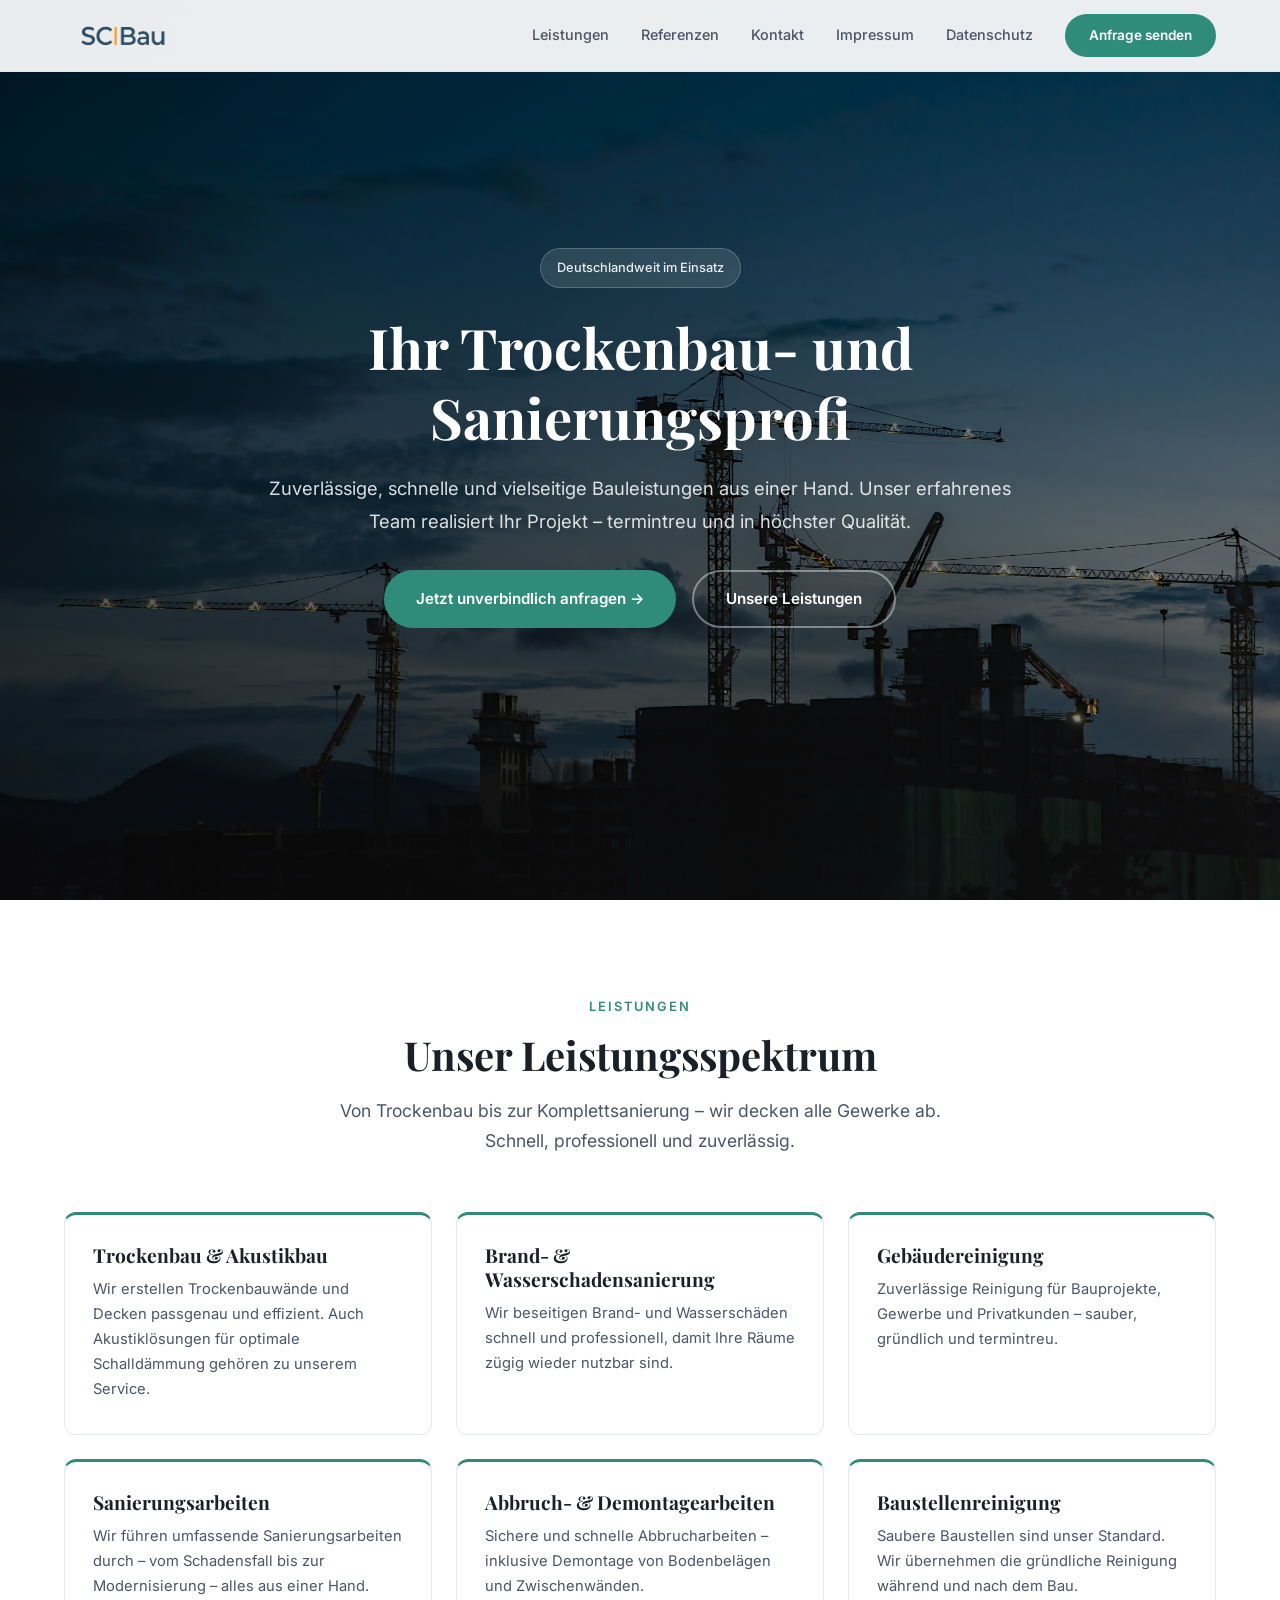
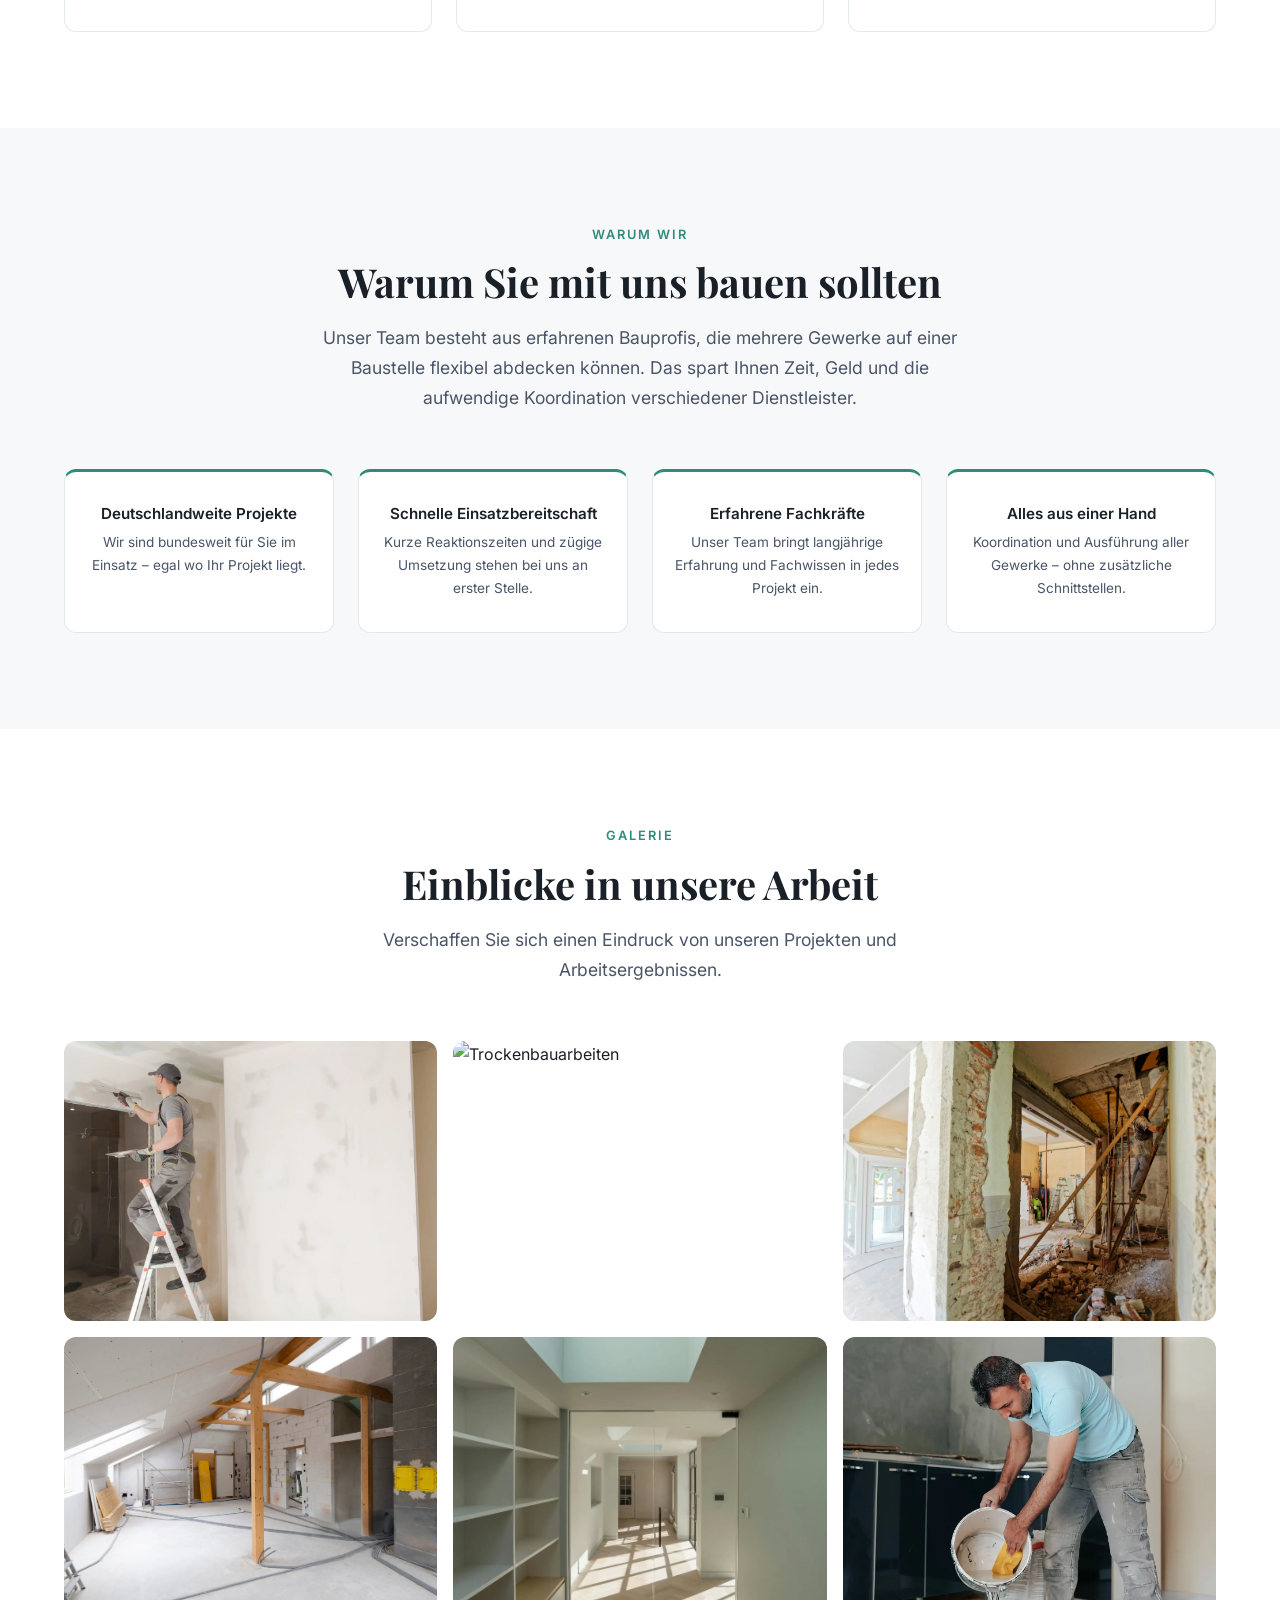
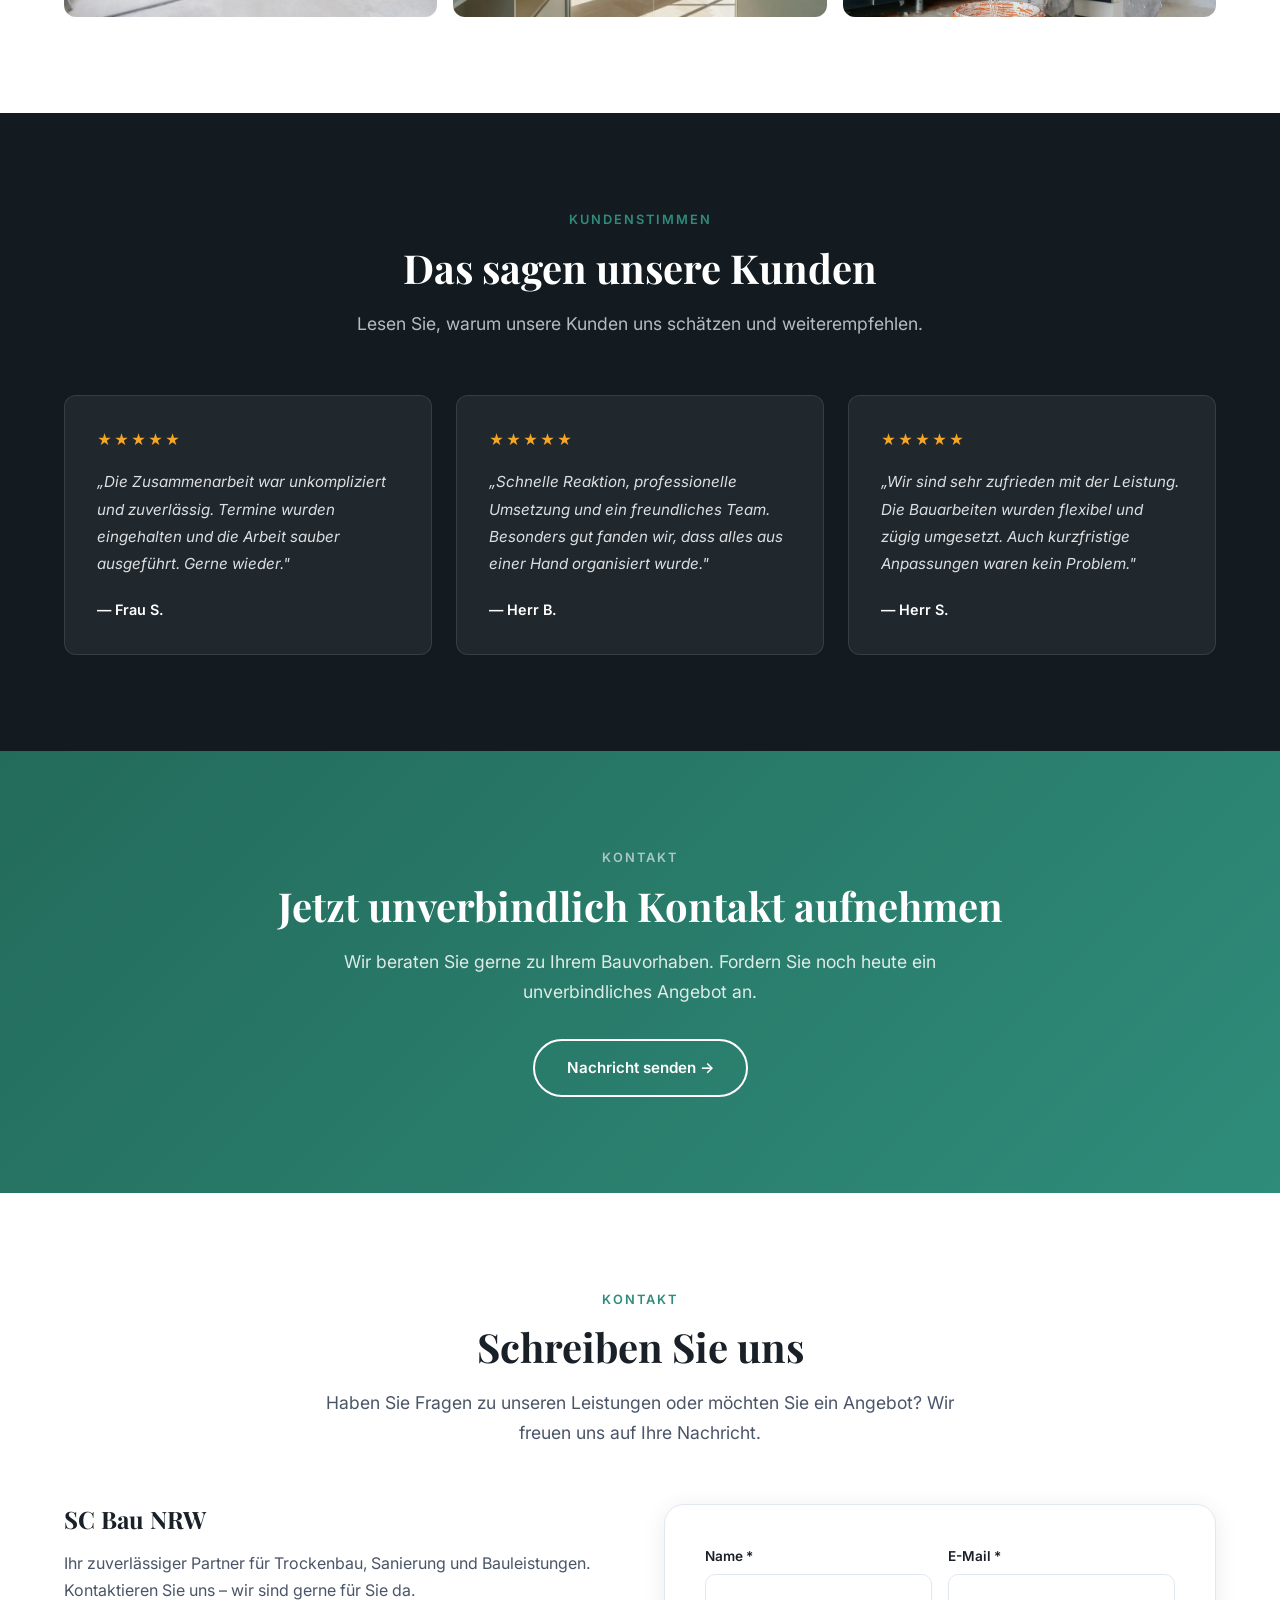
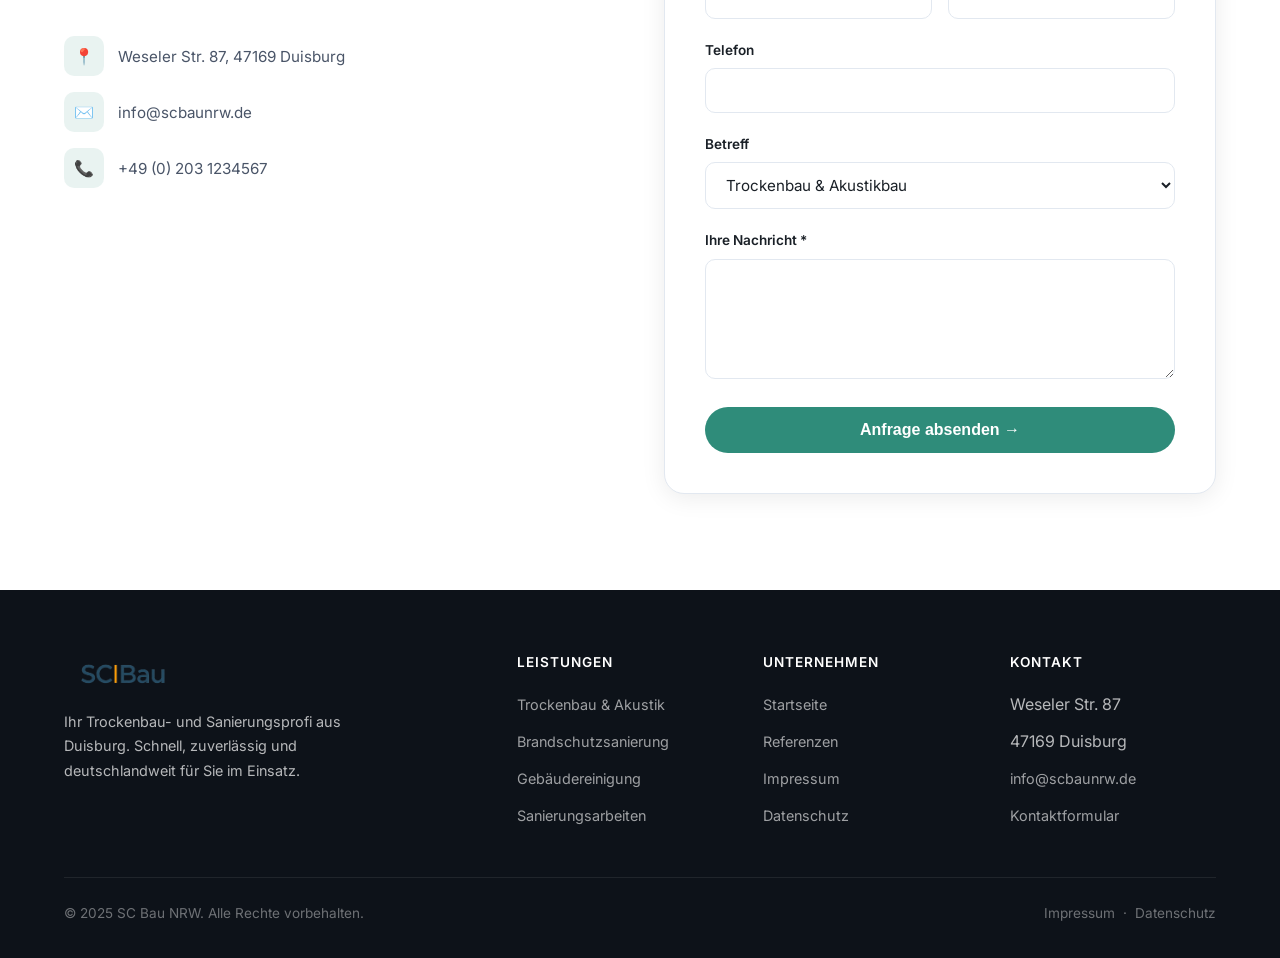
==== commit b2cfa691: "Hero zentriert, Emojis entfernt, seriöse Akzent-Linien auf Karten" ====
--- a/index.html
+++ b/index.html
@@ -55,32 +55,26 @@
       </div>
       <div class="services-grid">
         <div class="service-card">
-          <div class="service-icon">🧱</div>
           <h3>Trockenbau & Akustikbau</h3>
           <p>Wir erstellen Trockenbauwände und Decken passgenau und effizient. Auch Akustiklösungen für optimale Schalldämmung gehören zu unserem Service.</p>
         </div>
         <div class="service-card">
-          <div class="service-icon">🔥</div>
           <h3>Brand- & Wasserschadensanierung</h3>
           <p>Wir beseitigen Brand- und Wasserschäden schnell und professionell, damit Ihre Räume zügig wieder nutzbar sind.</p>
         </div>
         <div class="service-card">
-          <div class="service-icon">🧹</div>
           <h3>Gebäudereinigung</h3>
           <p>Zuverlässige Reinigung für Bauprojekte, Gewerbe und Privatkunden – sauber, gründlich und termintreu.</p>
         </div>
         <div class="service-card">
-          <div class="service-icon">🛠️</div>
           <h3>Sanierungsarbeiten</h3>
           <p>Wir führen umfassende Sanierungsarbeiten durch – vom Schadensfall bis zur Modernisierung – alles aus einer Hand.</p>
         </div>
         <div class="service-card">
-          <div class="service-icon">🏗️</div>
           <h3>Abbruch- & Demontagearbeiten</h3>
           <p>Sichere und schnelle Abbrucharbeiten – inklusive Demontage von Bodenbelägen und Zwischenwänden.</p>
         </div>
         <div class="service-card">
-          <div class="service-icon">🧼</div>
           <h3>Baustellenreinigung</h3>
           <p>Saubere Baustellen sind unser Standard. Wir übernehmen die gründliche Reinigung während und nach dem Bau.</p>
         </div>
@@ -97,22 +91,18 @@
       </div>
       <div class="features-grid">
         <div class="feature-card">
-          <div class="feature-icon">📍</div>
           <h4>Deutschlandweite Projekte</h4>
           <p>Wir sind bundesweit für Sie im Einsatz – egal wo Ihr Projekt liegt.</p>
         </div>
         <div class="feature-card">
-          <div class="feature-icon">⚡</div>
           <h4>Schnelle Einsatzbereitschaft</h4>
           <p>Kurze Reaktionszeiten und zügige Umsetzung stehen bei uns an erster Stelle.</p>
         </div>
         <div class="feature-card">
-          <div class="feature-icon">👷</div>
           <h4>Erfahrene Fachkräfte</h4>
           <p>Unser Team bringt langjährige Erfahrung und Fachwissen in jedes Projekt ein.</p>
         </div>
         <div class="feature-card">
-          <div class="feature-icon">🤝</div>
           <h4>Alles aus einer Hand</h4>
           <p>Koordination und Ausführung aller Gewerke – ohne zusätzliche Schnittstellen.</p>
         </div>
--- a/assets/style.css
+++ b/assets/style.css
@@ -224,8 +224,14 @@
 .hero-content {
   position: relative;
   z-index: 1;
-  max-width: 720px;
-  color: #fff;
+  max-width: 780px;
+  margin: 0 auto;
+  text-align: center;
+  color: #fff;
+}
+
+.hero-content .btn-group {
+  justify-content: center;
 }
 
 .hero-content h1 {
@@ -347,8 +353,9 @@
 .service-card {
   background: var(--bg-card);
   border: 1px solid var(--border);
+  border-top: 3px solid var(--primary);
   border-radius: var(--radius);
-  padding: 32px 28px;
+  padding: 28px 28px 32px;
   transition: all var(--transition);
   cursor: default;
 }
@@ -357,24 +364,6 @@
   transform: translateY(-4px);
   box-shadow: var(--shadow-lg);
   border-color: var(--primary);
-}
-
-.service-icon {
-  width: 52px;
-  height: 52px;
-  display: flex;
-  align-items: center;
-  justify-content: center;
-  background: rgba(47, 140, 122, 0.1);
-  border-radius: 12px;
-  font-size: 1.4rem;
-  margin-bottom: 20px;
-  transition: all var(--transition);
-}
-
-.service-card:hover .service-icon {
-  background: var(--primary);
-  color: #fff;
 }
 
 .service-card h3 {
@@ -405,17 +394,13 @@
   background: var(--bg-card);
   border-radius: var(--radius);
   border: 1px solid var(--border);
+  border-top: 3px solid var(--primary);
   transition: all var(--transition);
 }
 
 .feature-card:hover {
   transform: translateY(-4px);
   box-shadow: var(--shadow);
-}
-
-.feature-icon {
-  font-size: 2rem;
-  margin-bottom: 16px;
 }
 
 .feature-card h4 {
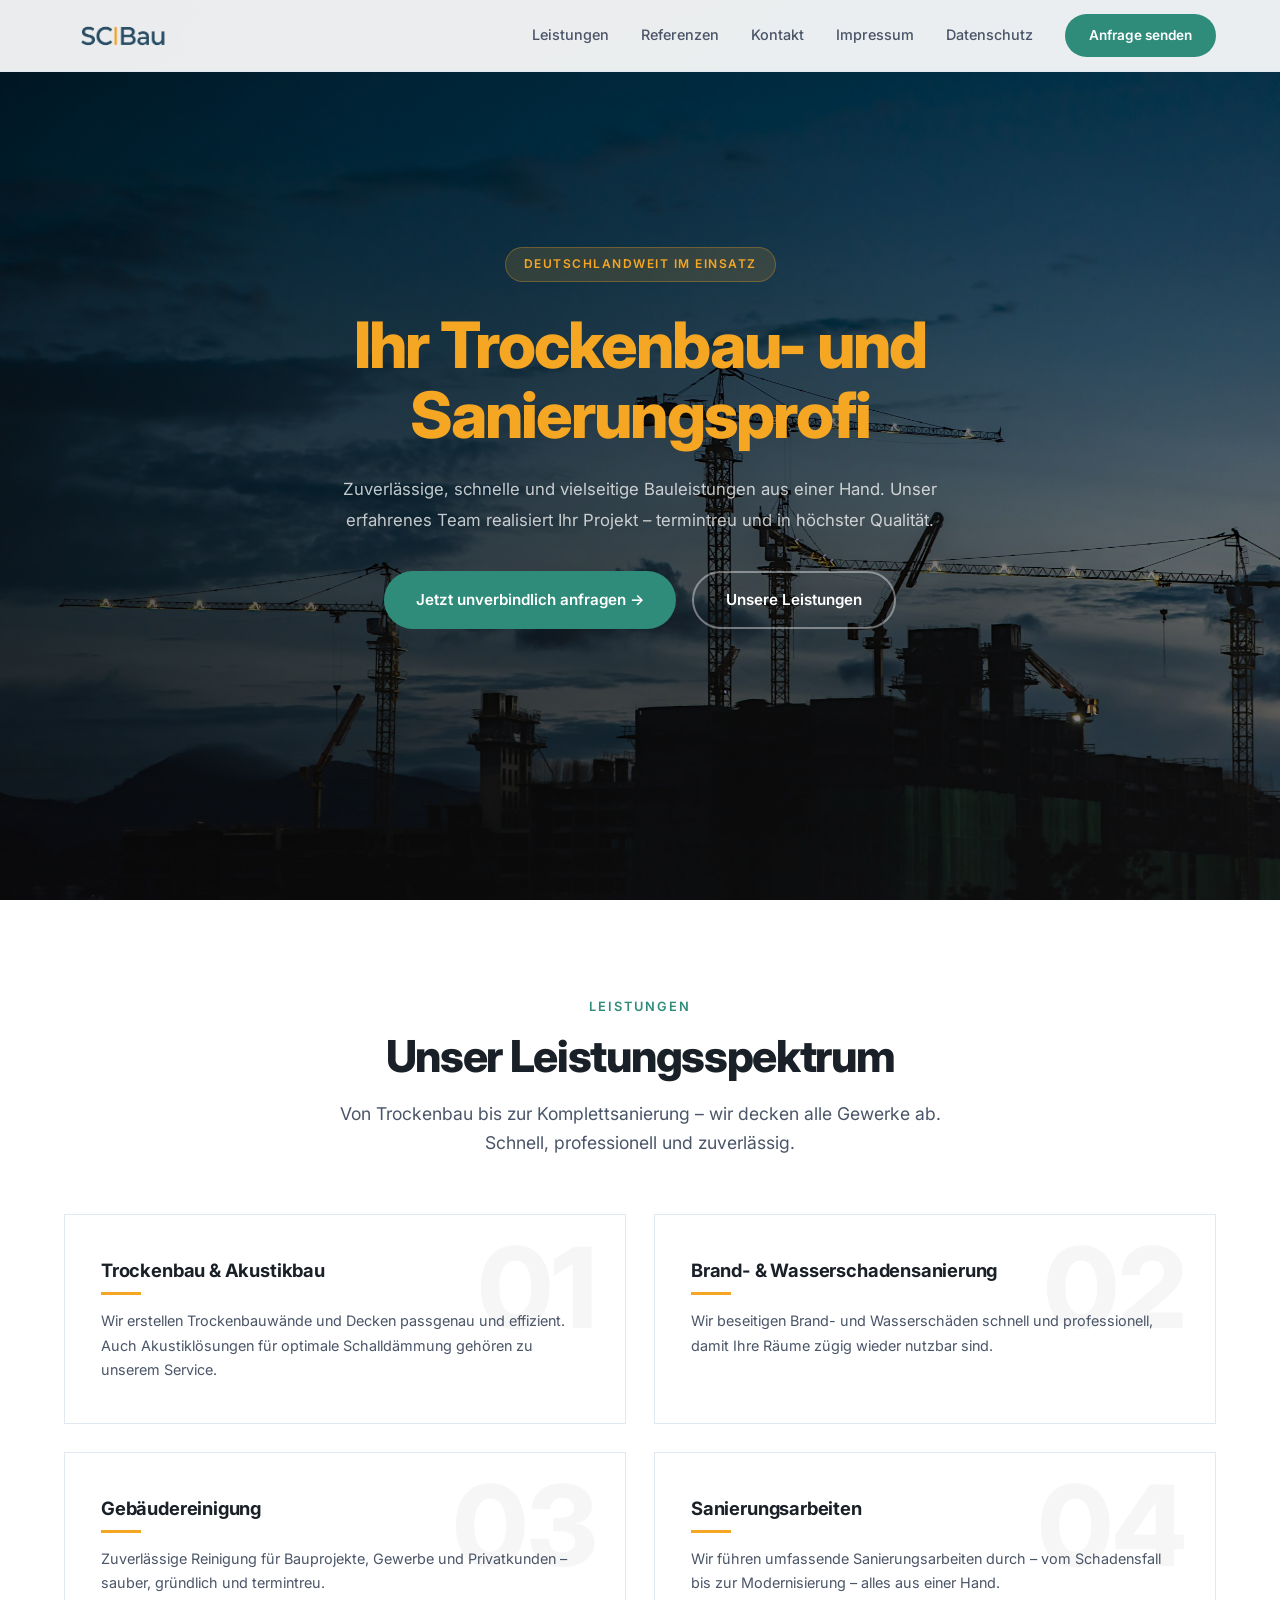
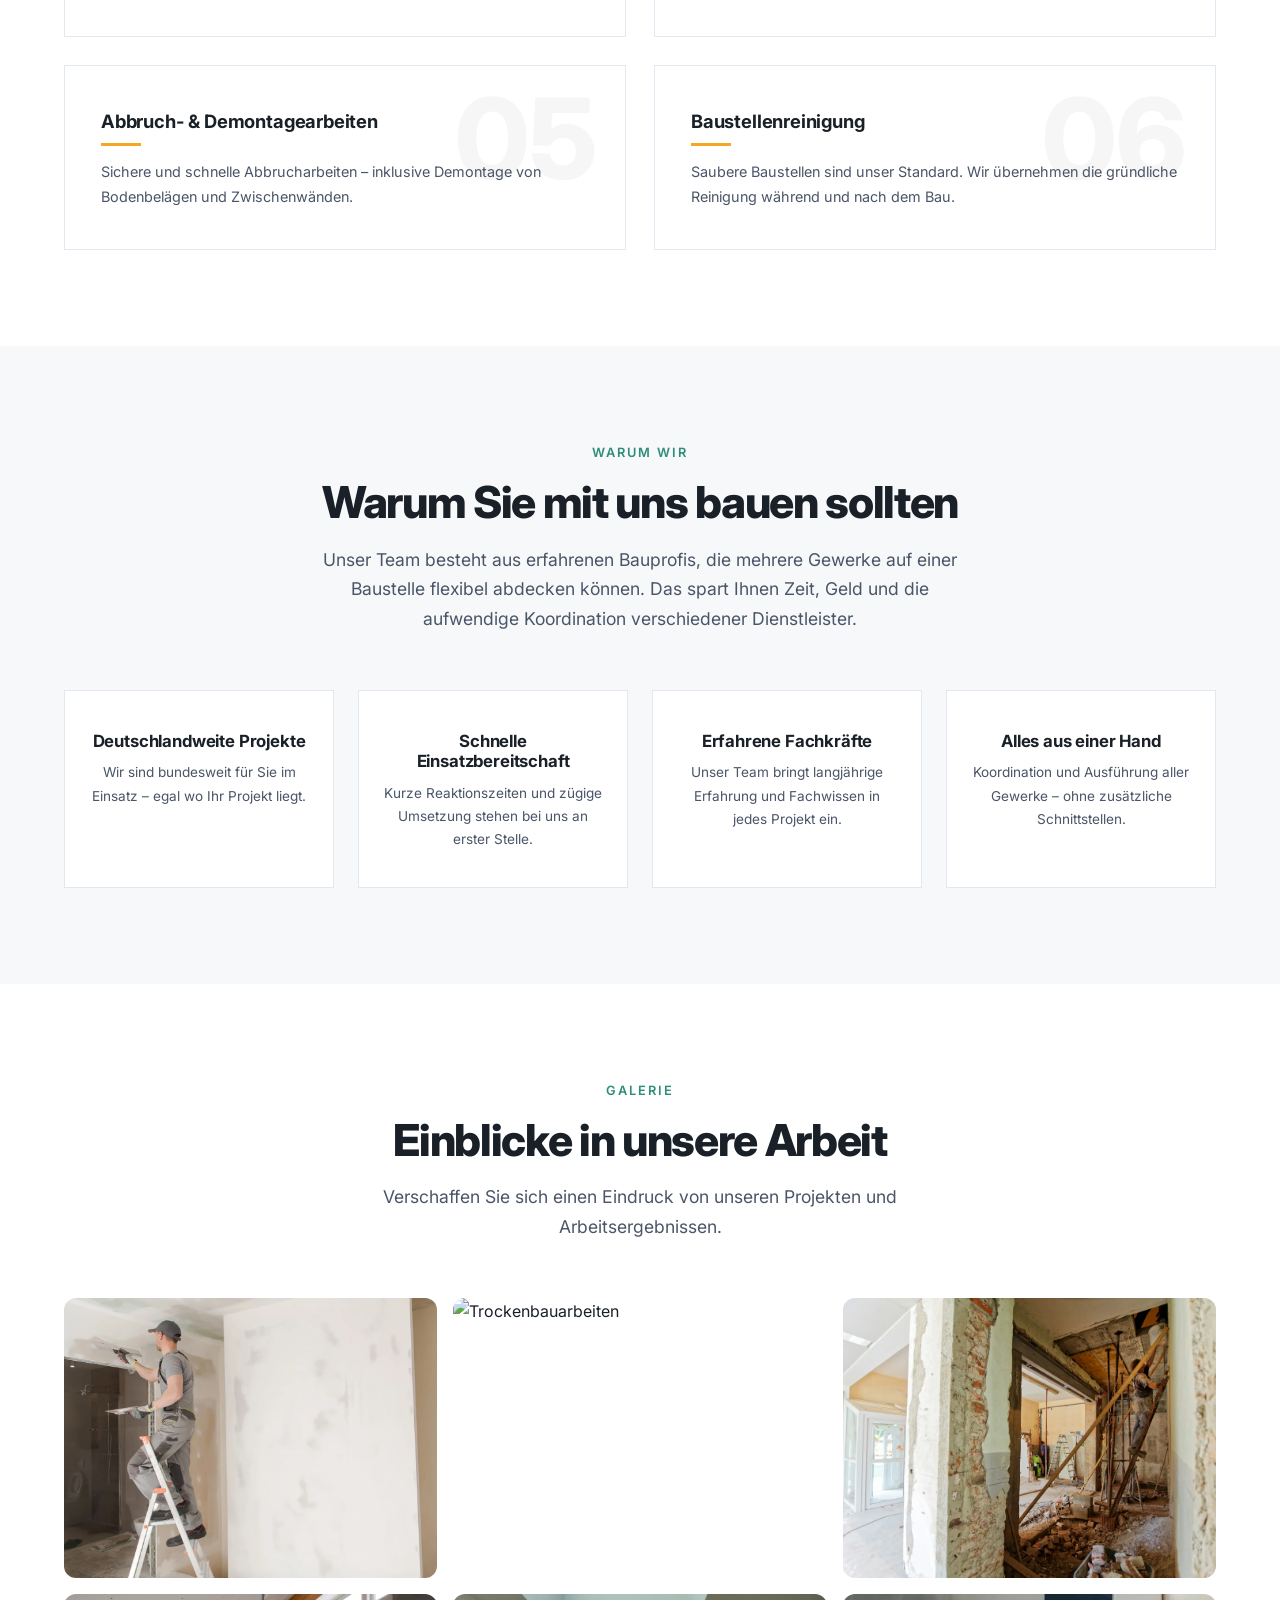
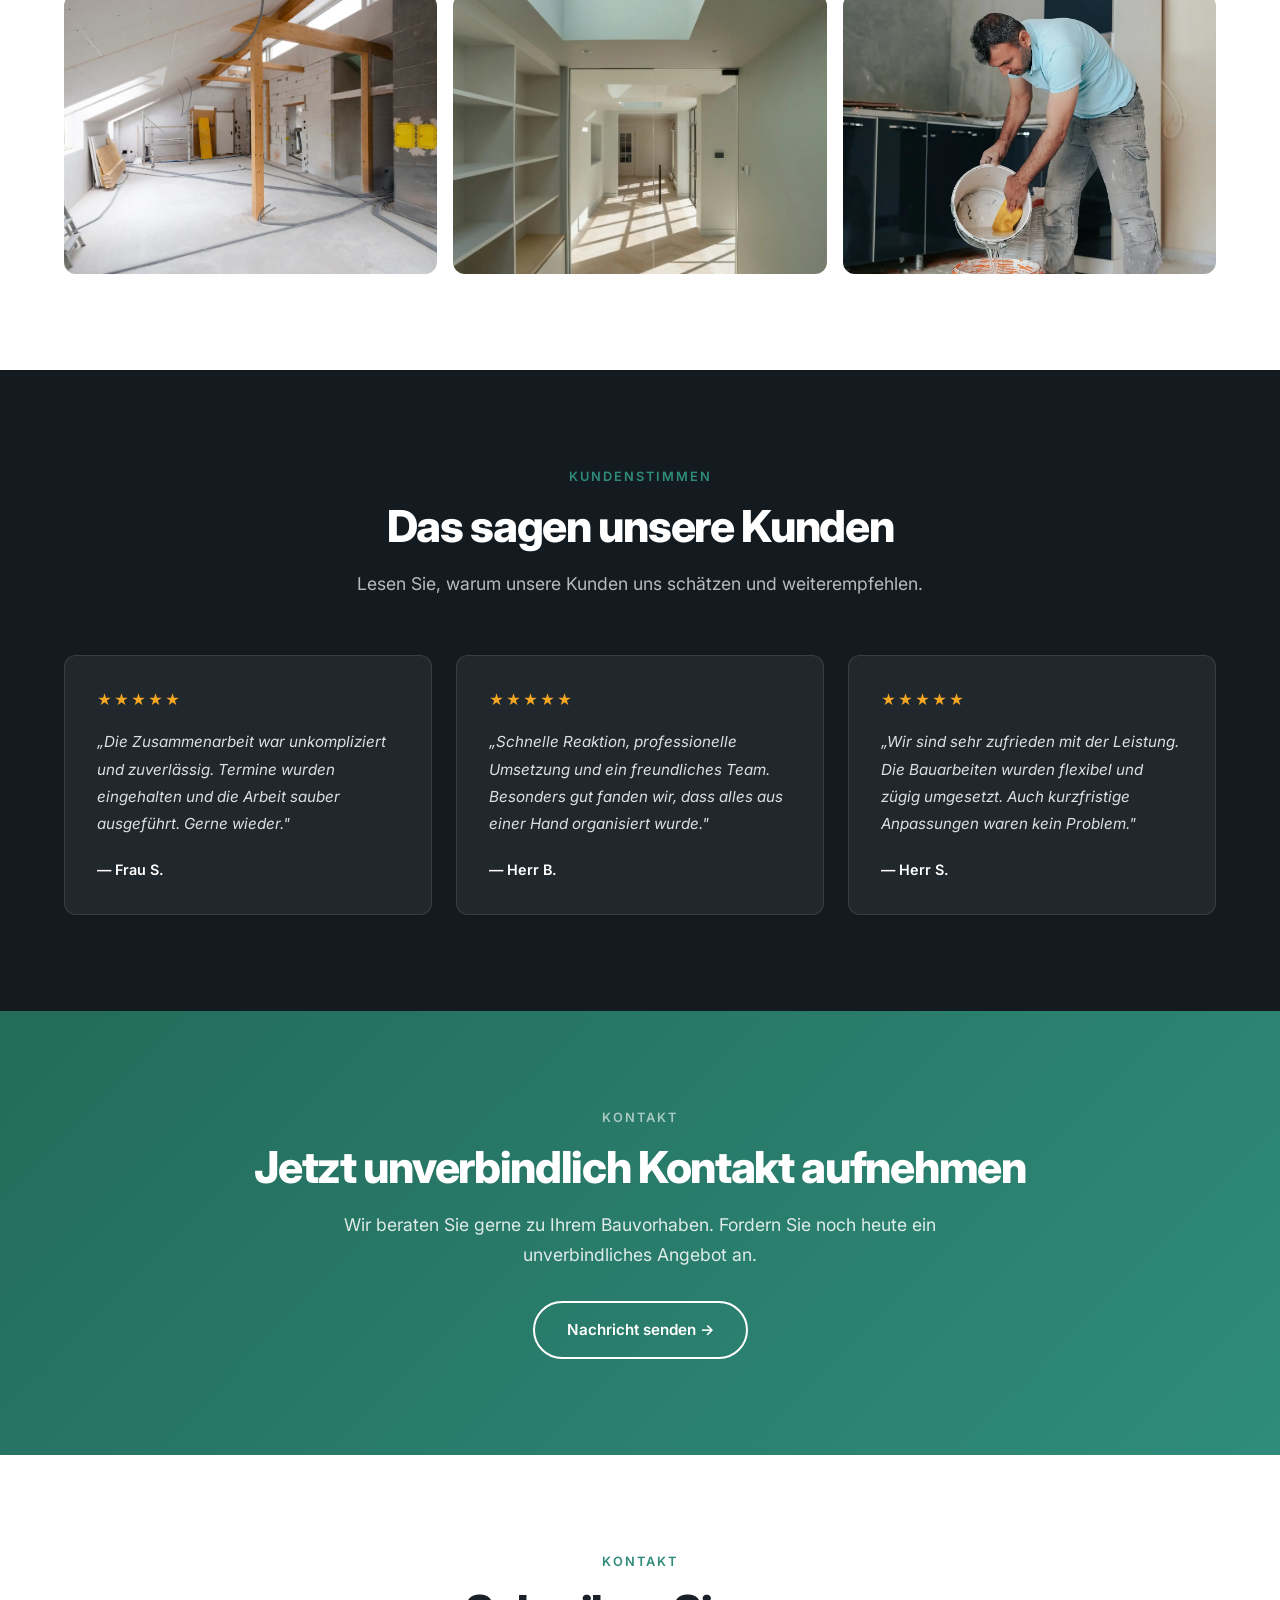
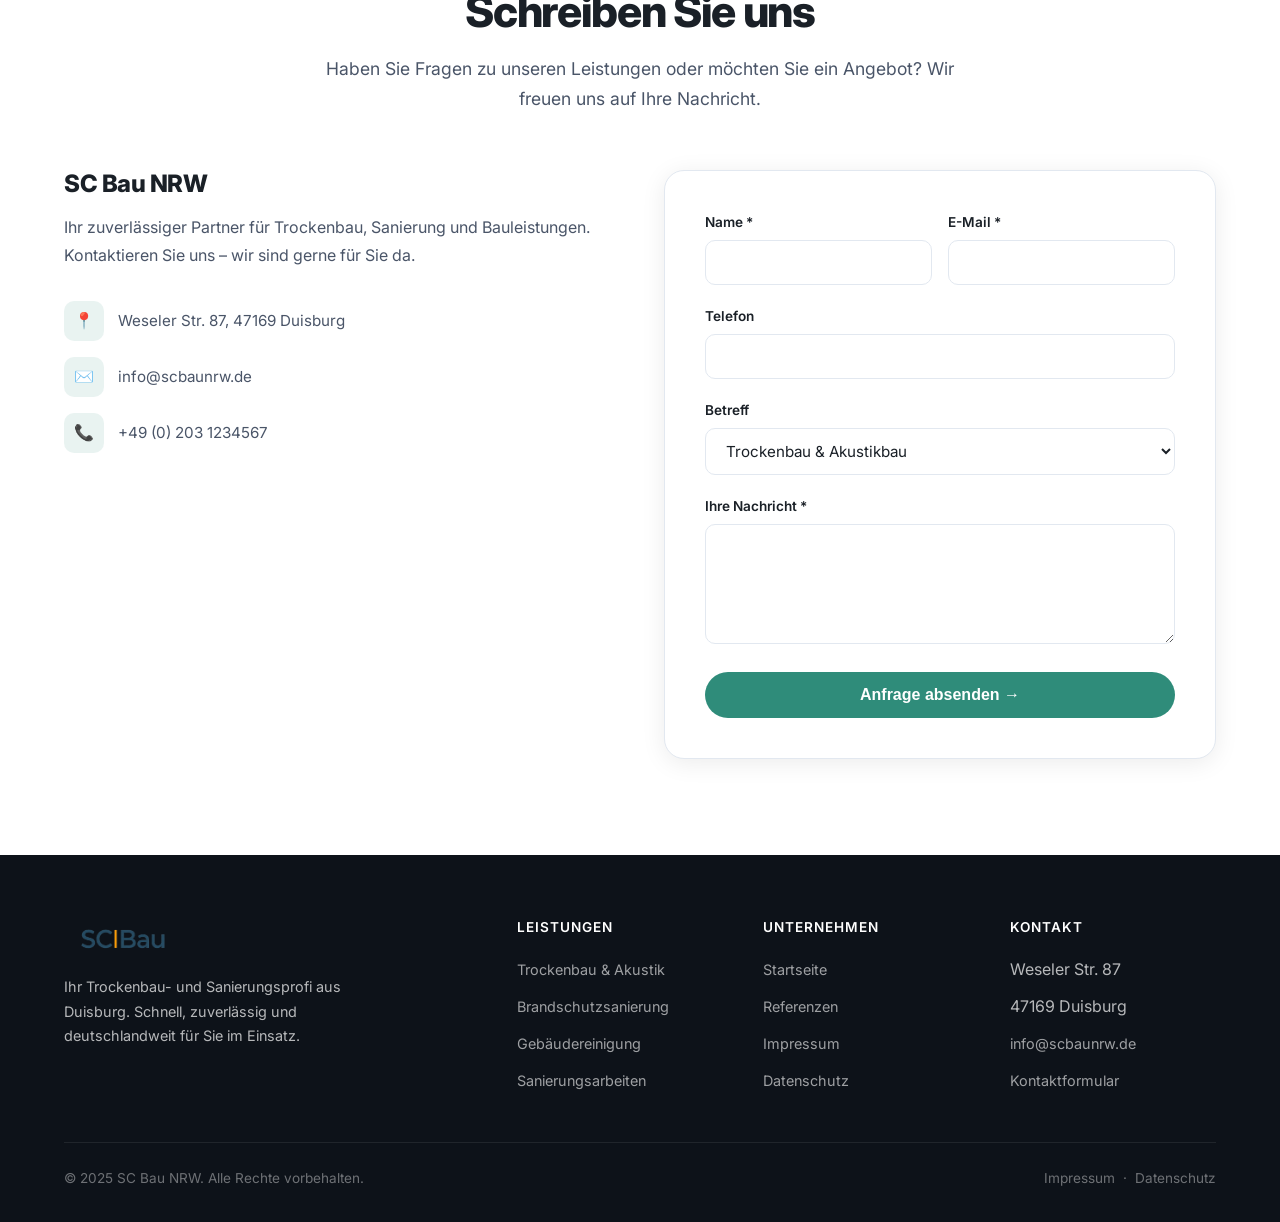
==== commit ade21460: "Redesign: blockige Inter-Font, Hero-Titel Orange, Services mit Nummern-Wasserzeichen, Why-Us cleaner" ====
--- a/index.html
+++ b/index.html
@@ -8,7 +8,7 @@
   <link rel="icon" type="image/png" sizes="32x32" href="assets/images/cropped-removebg-LogoSlim.png">
   <link rel="preconnect" href="https://fonts.googleapis.com">
   <link rel="preconnect" href="https://fonts.gstatic.com" crossorigin>
-  <link href="https://fonts.googleapis.com/css2?family=Inter:wght@400;500;600;700&family=Playfair+Display:wght@600;700;800&display=swap" rel="stylesheet">
+  <link href="https://fonts.googleapis.com/css2?family=Inter:wght@400;500;600;700;800&display=swap" rel="stylesheet">
   <link rel="stylesheet" href="assets/style.css">
 </head>
 <body>
@@ -55,26 +55,32 @@
       </div>
       <div class="services-grid">
         <div class="service-card">
+          <span class="service-num">01</span>
           <h3>Trockenbau & Akustikbau</h3>
           <p>Wir erstellen Trockenbauwände und Decken passgenau und effizient. Auch Akustiklösungen für optimale Schalldämmung gehören zu unserem Service.</p>
         </div>
         <div class="service-card">
+          <span class="service-num">02</span>
           <h3>Brand- & Wasserschadensanierung</h3>
           <p>Wir beseitigen Brand- und Wasserschäden schnell und professionell, damit Ihre Räume zügig wieder nutzbar sind.</p>
         </div>
         <div class="service-card">
+          <span class="service-num">03</span>
           <h3>Gebäudereinigung</h3>
           <p>Zuverlässige Reinigung für Bauprojekte, Gewerbe und Privatkunden – sauber, gründlich und termintreu.</p>
         </div>
         <div class="service-card">
+          <span class="service-num">04</span>
           <h3>Sanierungsarbeiten</h3>
           <p>Wir führen umfassende Sanierungsarbeiten durch – vom Schadensfall bis zur Modernisierung – alles aus einer Hand.</p>
         </div>
         <div class="service-card">
+          <span class="service-num">05</span>
           <h3>Abbruch- & Demontagearbeiten</h3>
           <p>Sichere und schnelle Abbrucharbeiten – inklusive Demontage von Bodenbelägen und Zwischenwänden.</p>
         </div>
         <div class="service-card">
+          <span class="service-num">06</span>
           <h3>Baustellenreinigung</h3>
           <p>Saubere Baustellen sind unser Standard. Wir übernehmen die gründliche Reinigung während und nach dem Bau.</p>
         </div>
--- a/assets/style.css
+++ b/assets/style.css
@@ -44,9 +44,10 @@
 }
 
 h1, h2, h3, h4, h5, h6 {
-  font-family: 'Playfair Display', Georgia, serif;
+  font-family: 'Inter', -apple-system, BlinkMacSystemFont, sans-serif;
   font-weight: 700;
-  line-height: 1.25;
+  line-height: 1.2;
+  letter-spacing: -0.02em;
   color: var(--text);
 }
 
@@ -103,9 +104,10 @@
   display: flex;
   align-items: center;
   gap: 10px;
-  font-family: 'Playfair Display', Georgia, serif;
-  font-size: 1.4rem;
-  font-weight: 700;
+  font-family: 'Inter', -apple-system, BlinkMacSystemFont, sans-serif;
+  font-size: 1.3rem;
+  font-weight: 800;
+  letter-spacing: -0.02em;
   color: var(--text);
 }
 
@@ -235,31 +237,40 @@
 }
 
 .hero-content h1 {
-  font-size: 3.5rem;
-  color: #fff;
-  margin-bottom: 20px;
+  font-size: 4rem;
+  font-weight: 800;
+  letter-spacing: -0.03em;
+  color: var(--accent);
+  margin-bottom: 24px;
+  line-height: 1.1;
 }
 
 .hero-content p {
-  font-size: 1.15rem;
+  font-size: 1.05rem;
+  font-weight: 400;
   line-height: 1.8;
-  color: rgba(255,255,255,0.85);
-  margin-bottom: 32px;
+  color: rgba(255,255,255,0.75);
+  margin-bottom: 36px;
+  max-width: 600px;
+  margin-left: auto;
+  margin-right: auto;
 }
 
 .hero-badge {
   display: inline-flex;
   align-items: center;
   gap: 8px;
-  padding: 8px 16px;
-  background: rgba(255,255,255,0.12);
+  padding: 6px 18px;
+  background: rgba(245, 166, 35, 0.15);
   backdrop-filter: blur(8px);
-  border: 1px solid rgba(255,255,255,0.2);
+  border: 1px solid rgba(245, 166, 35, 0.3);
   border-radius: 100px;
-  font-size: 0.8rem;
-  font-weight: 500;
-  color: rgba(255,255,255,0.9);
-  margin-bottom: 24px;
+  font-size: 0.75rem;
+  font-weight: 600;
+  text-transform: uppercase;
+  letter-spacing: 1.5px;
+  color: var(--accent);
+  margin-bottom: 28px;
 }
 
 .btn-group {
@@ -323,7 +334,9 @@
 }
 
 .section-title {
-  font-size: 2.5rem;
+  font-size: 2.75rem;
+  font-weight: 800;
+  letter-spacing: -0.03em;
   margin-bottom: 16px;
 }
 
@@ -346,33 +359,66 @@
 /* ─── Services Grid ─── */
 .services-grid {
   display: grid;
-  grid-template-columns: repeat(3, 1fr);
-  gap: 24px;
+  grid-template-columns: repeat(2, 1fr);
+  gap: 28px;
 }
 
 .service-card {
+  position: relative;
   background: var(--bg-card);
   border: 1px solid var(--border);
-  border-top: 3px solid var(--primary);
-  border-radius: var(--radius);
-  padding: 28px 28px 32px;
+  border-radius: 0;
+  padding: 44px 36px 40px;
   transition: all var(--transition);
-  cursor: default;
+  overflow: hidden;
+}
+
+.service-num {
+  position: absolute;
+  top: 16px;
+  right: 28px;
+  font-family: 'Inter', -apple-system, BlinkMacSystemFont, sans-serif;
+  font-size: 7rem;
+  font-weight: 800;
+  line-height: 1;
+  color: rgba(0,0,0,0.035);
+  transition: color var(--transition);
+  pointer-events: none;
+  user-select: none;
 }
 
 .service-card:hover {
-  transform: translateY(-4px);
+  transform: translateY(-6px);
   box-shadow: var(--shadow-lg);
   border-color: var(--primary);
 }
 
+.service-card:hover .service-num {
+  color: rgba(245, 166, 35, 0.12);
+}
+
 .service-card h3 {
-  font-size: 1.2rem;
-  margin-bottom: 10px;
+  position: relative;
+  font-size: 1.15rem;
+  font-weight: 700;
+  letter-spacing: -0.01em;
+  margin-bottom: 14px;
+  padding-bottom: 14px;
+}
+
+.service-card h3::after {
+  content: '';
+  position: absolute;
+  bottom: 0;
+  left: 0;
+  width: 40px;
+  height: 3px;
+  background: var(--accent);
 }
 
 .service-card p {
-  font-size: 0.92rem;
+  position: relative;
+  font-size: 0.9rem;
   color: var(--text-secondary);
   line-height: 1.7;
 }
@@ -390,24 +436,25 @@
 
 .feature-card {
   text-align: center;
-  padding: 32px 20px;
+  padding: 40px 24px 36px;
   background: var(--bg-card);
-  border-radius: var(--radius);
+  border-radius: 0;
   border: 1px solid var(--border);
-  border-top: 3px solid var(--primary);
   transition: all var(--transition);
 }
 
 .feature-card:hover {
-  transform: translateY(-4px);
-  box-shadow: var(--shadow);
+  transform: translateY(-6px);
+  box-shadow: var(--shadow-lg);
+  border-color: var(--primary);
 }
 
 .feature-card h4 {
   font-family: 'Inter', sans-serif;
-  font-size: 0.95rem;
-  font-weight: 600;
-  margin-bottom: 8px;
+  font-size: 1.05rem;
+  font-weight: 700;
+  letter-spacing: -0.01em;
+  margin-bottom: 10px;
 }
 
 .feature-card p {
@@ -522,6 +569,8 @@
 
 .contact-info h3 {
   font-size: 1.5rem;
+  font-weight: 800;
+  letter-spacing: -0.02em;
   margin-bottom: 16px;
 }
 
@@ -724,6 +773,8 @@
 
 .page-header h1 {
   font-size: 2.5rem;
+  font-weight: 800;
+  letter-spacing: -0.03em;
 }
 
 .page-content {
@@ -827,7 +878,7 @@
   }
 
   .hero-content h1 {
-    font-size: 2rem;
+    font-size: 2.2rem;
   }
 
   .hero-content p {
@@ -840,6 +891,16 @@
 
   .services-grid {
     grid-template-columns: 1fr;
+  }
+
+  .service-num {
+    font-size: 5rem;
+    top: 12px;
+    right: 20px;
+  }
+
+  .service-card {
+    padding: 36px 24px 32px;
   }
 
   .features-grid {
@@ -913,6 +974,6 @@
   }
 
   .hero-content h1 {
-    font-size: 1.7rem;
-  }
-}
+    font-size: 1.8rem;
+  }
+}
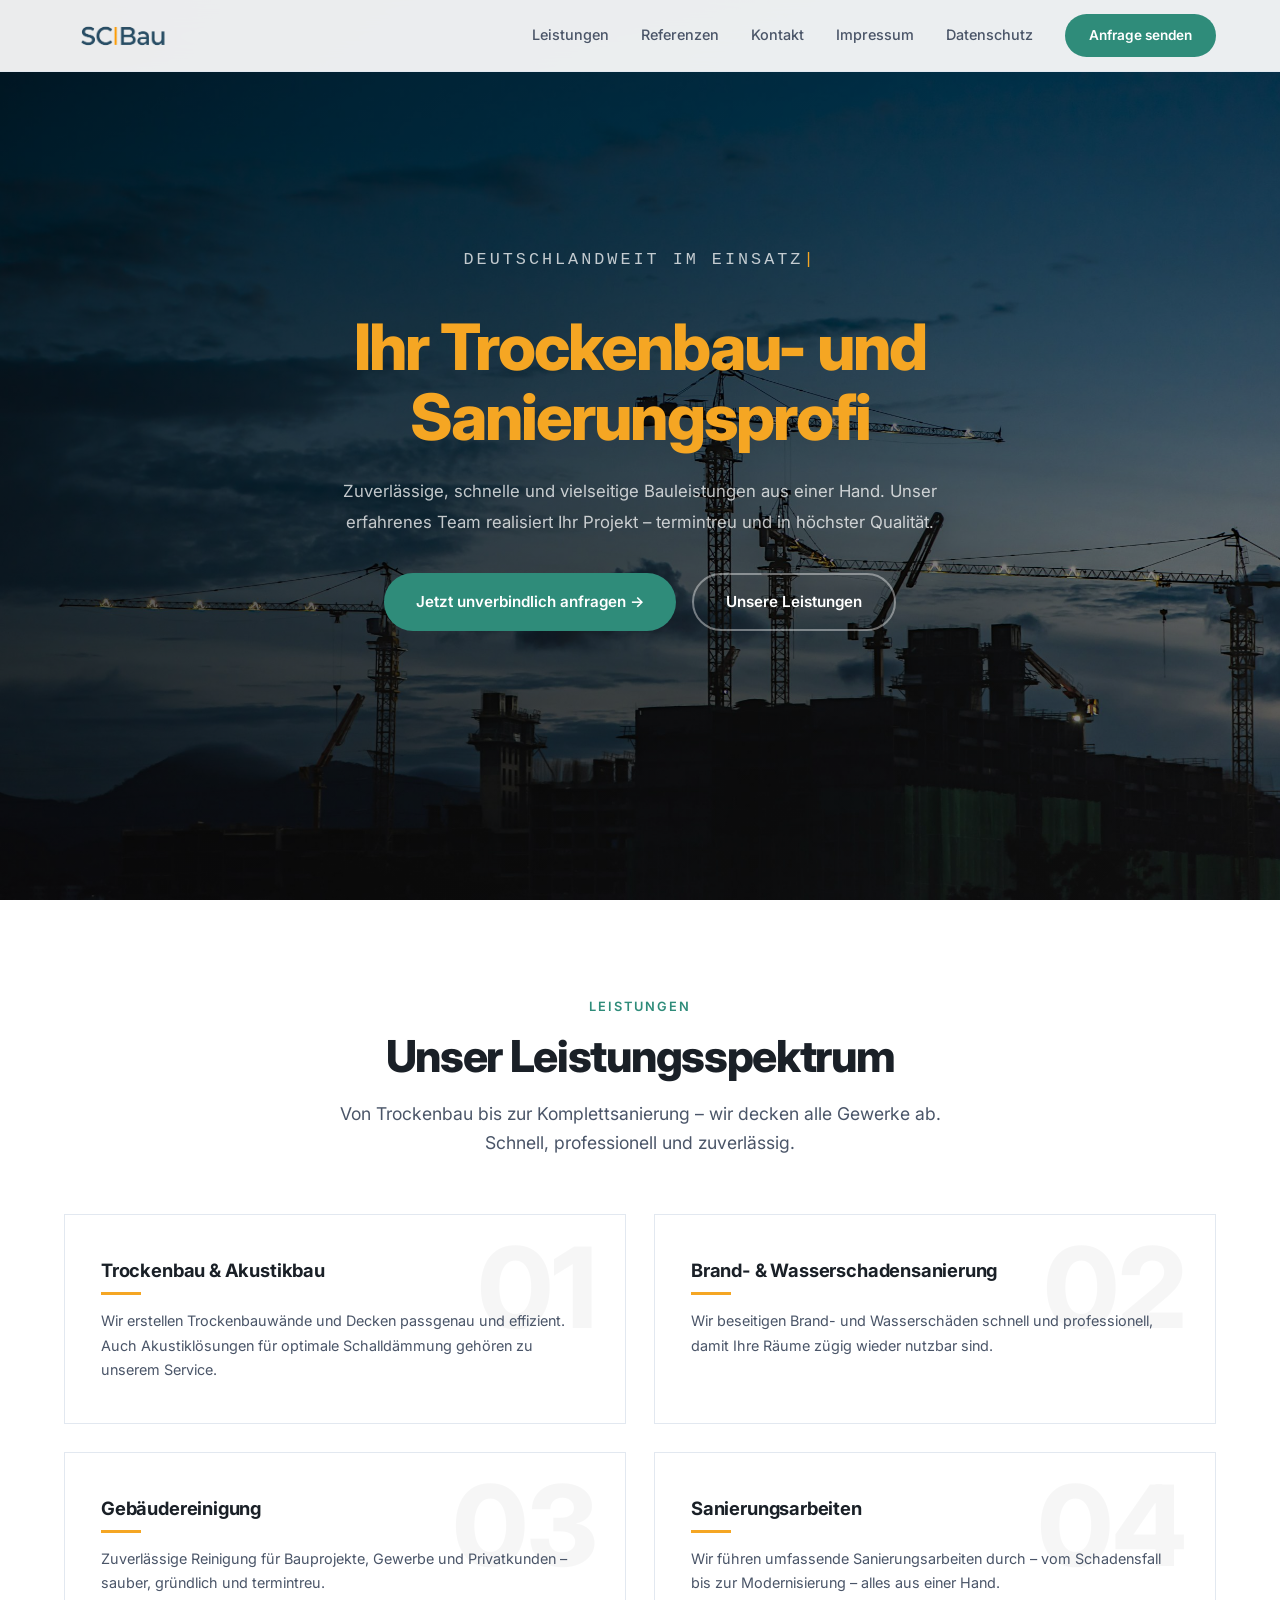
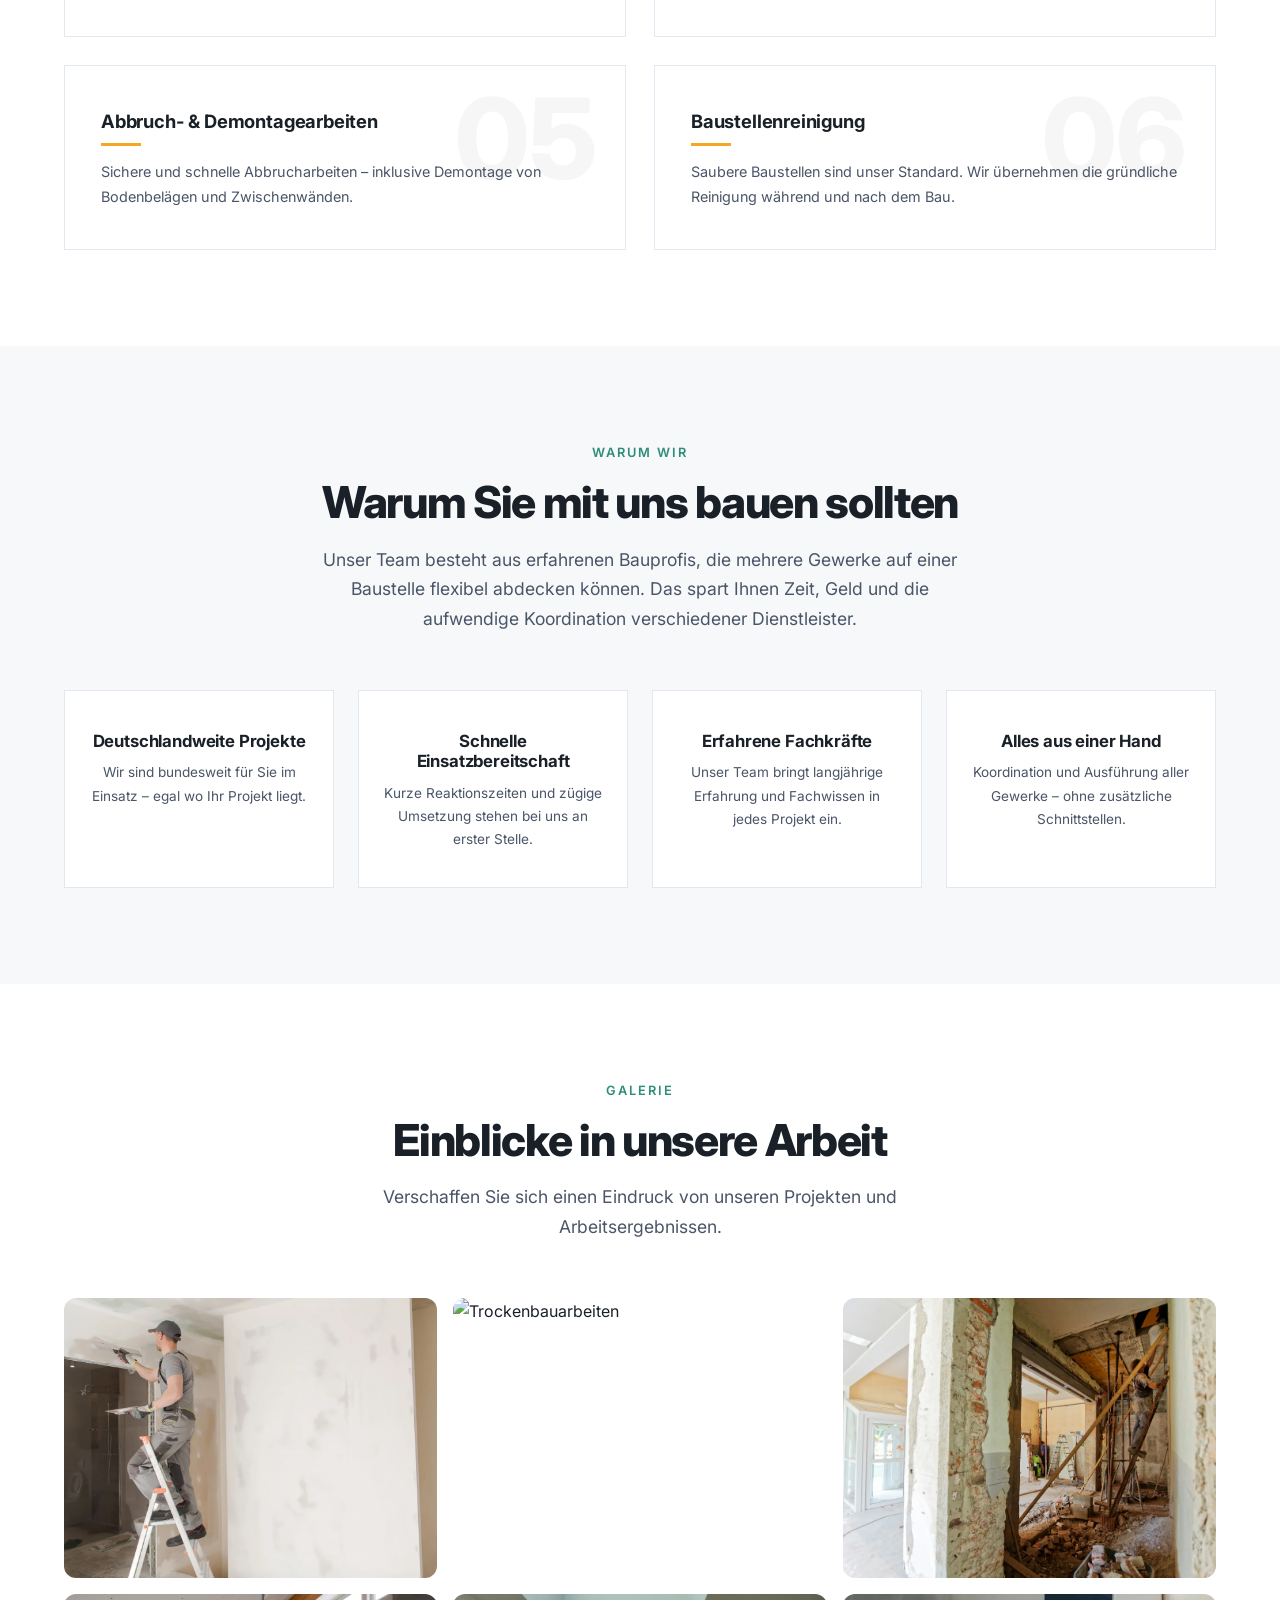
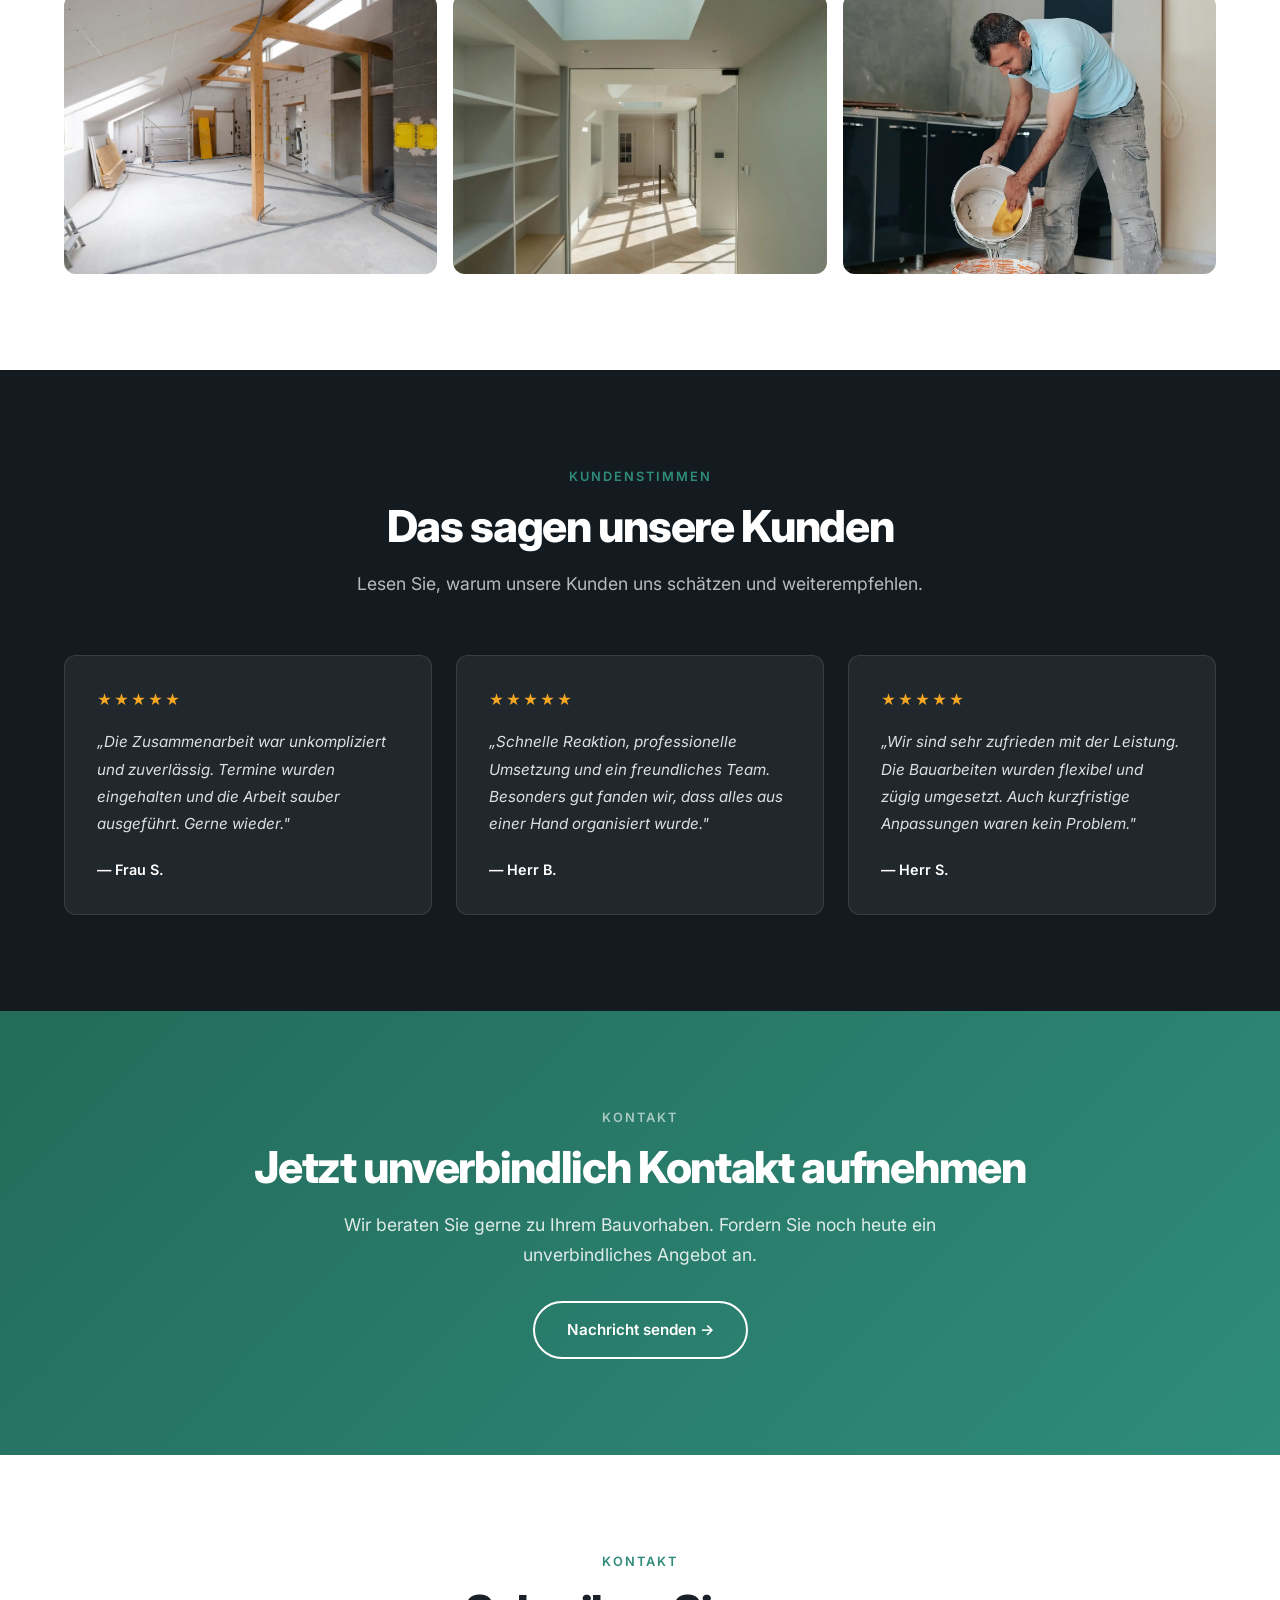
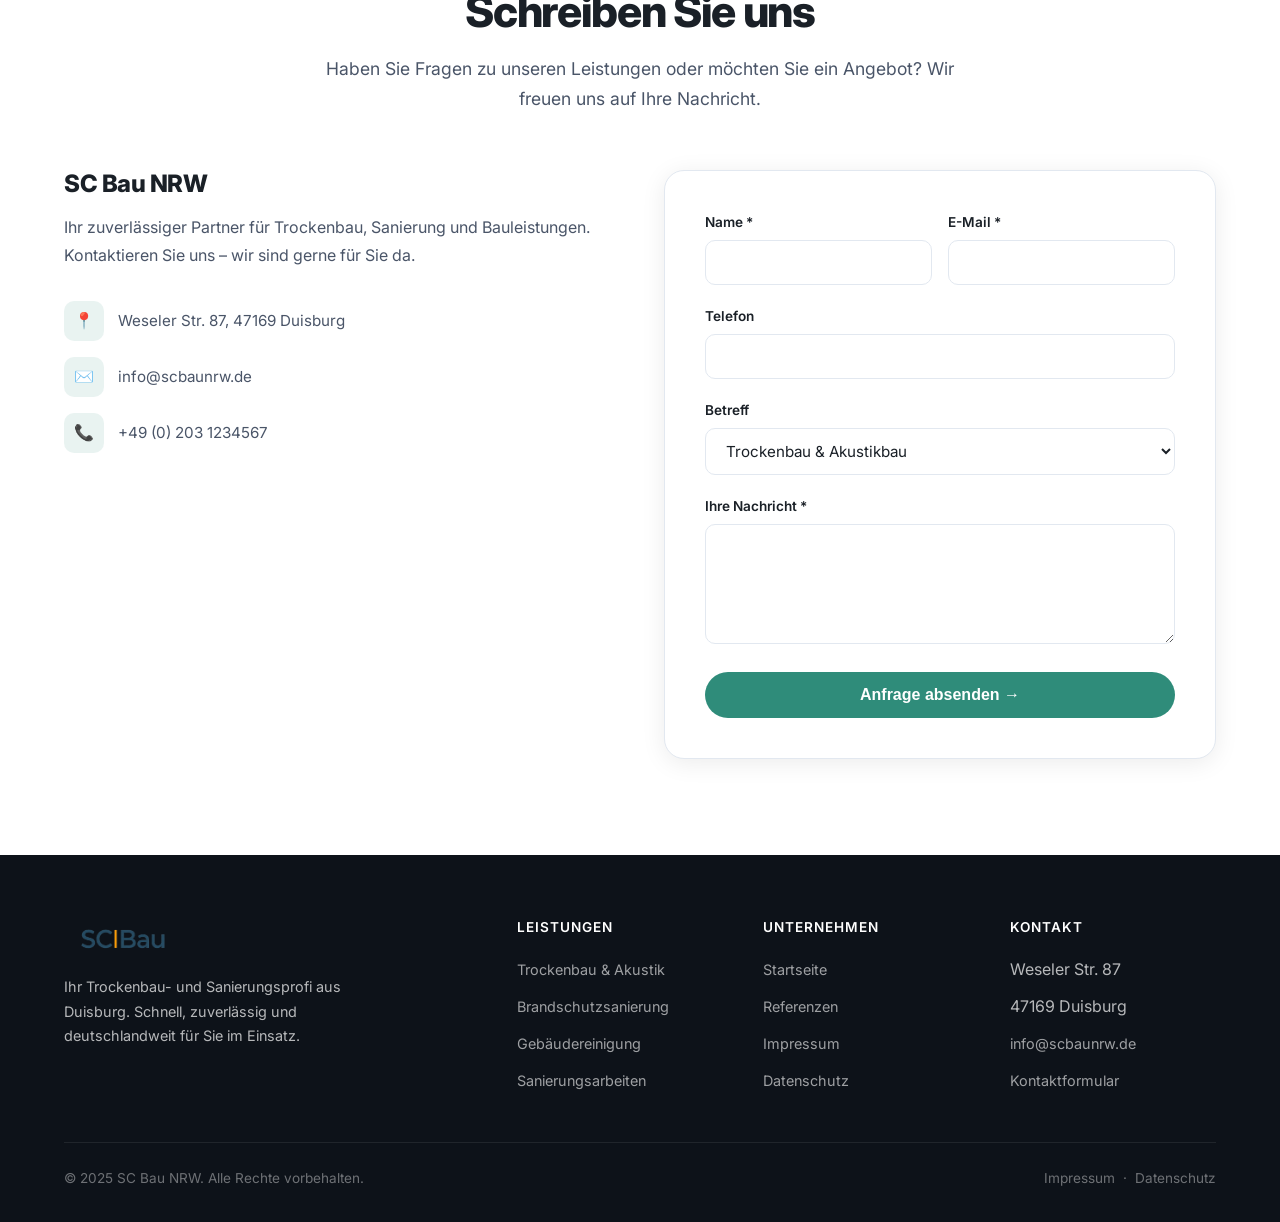
==== commit 1f7acc18: "Typewriter-Effekt statt Pill-Badge für den Hero-Tagline" ====
--- a/index.html
+++ b/index.html
@@ -35,7 +35,7 @@
     </div>
     <div class="container">
       <div class="hero-content">
-        <div class="hero-badge">Deutschlandweit im Einsatz</div>
+        <p class="hero-tagline" id="typewriter" data-text="Deutschlandweit im Einsatz"></p>
         <h1>Ihr Trockenbau- und Sanierungsprofi</h1>
         <p>Zuverlässige, schnelle und vielseitige Bauleistungen aus einer Hand. Unser erfahrenes Team realisiert Ihr Projekt – termintreu und in höchster Qualität.</p>
         <div class="btn-group">
--- a/assets/style.css
+++ b/assets/style.css
@@ -256,21 +256,26 @@
   margin-right: auto;
 }
 
-.hero-badge {
-  display: inline-flex;
-  align-items: center;
-  gap: 8px;
-  padding: 6px 18px;
-  background: rgba(245, 166, 35, 0.15);
-  backdrop-filter: blur(8px);
-  border: 1px solid rgba(245, 166, 35, 0.3);
-  border-radius: 100px;
-  font-size: 0.75rem;
-  font-weight: 600;
+.hero-tagline {
+  font-family: 'Courier New', 'Source Code Pro', monospace;
+  font-size: 0.85rem;
+  font-weight: 400;
+  letter-spacing: 3px;
   text-transform: uppercase;
-  letter-spacing: 1.5px;
+  color: rgba(255,255,255,0.6);
+  margin-bottom: 28px;
+}
+
+.hero-tagline::after {
+  content: '|';
+  animation: blink 0.7s step-end infinite;
   color: var(--accent);
-  margin-bottom: 28px;
+  font-weight: 100;
+}
+
+@keyframes blink {
+  0%, 100% { opacity: 1; }
+  50% { opacity: 0; }
 }
 
 .btn-group {
